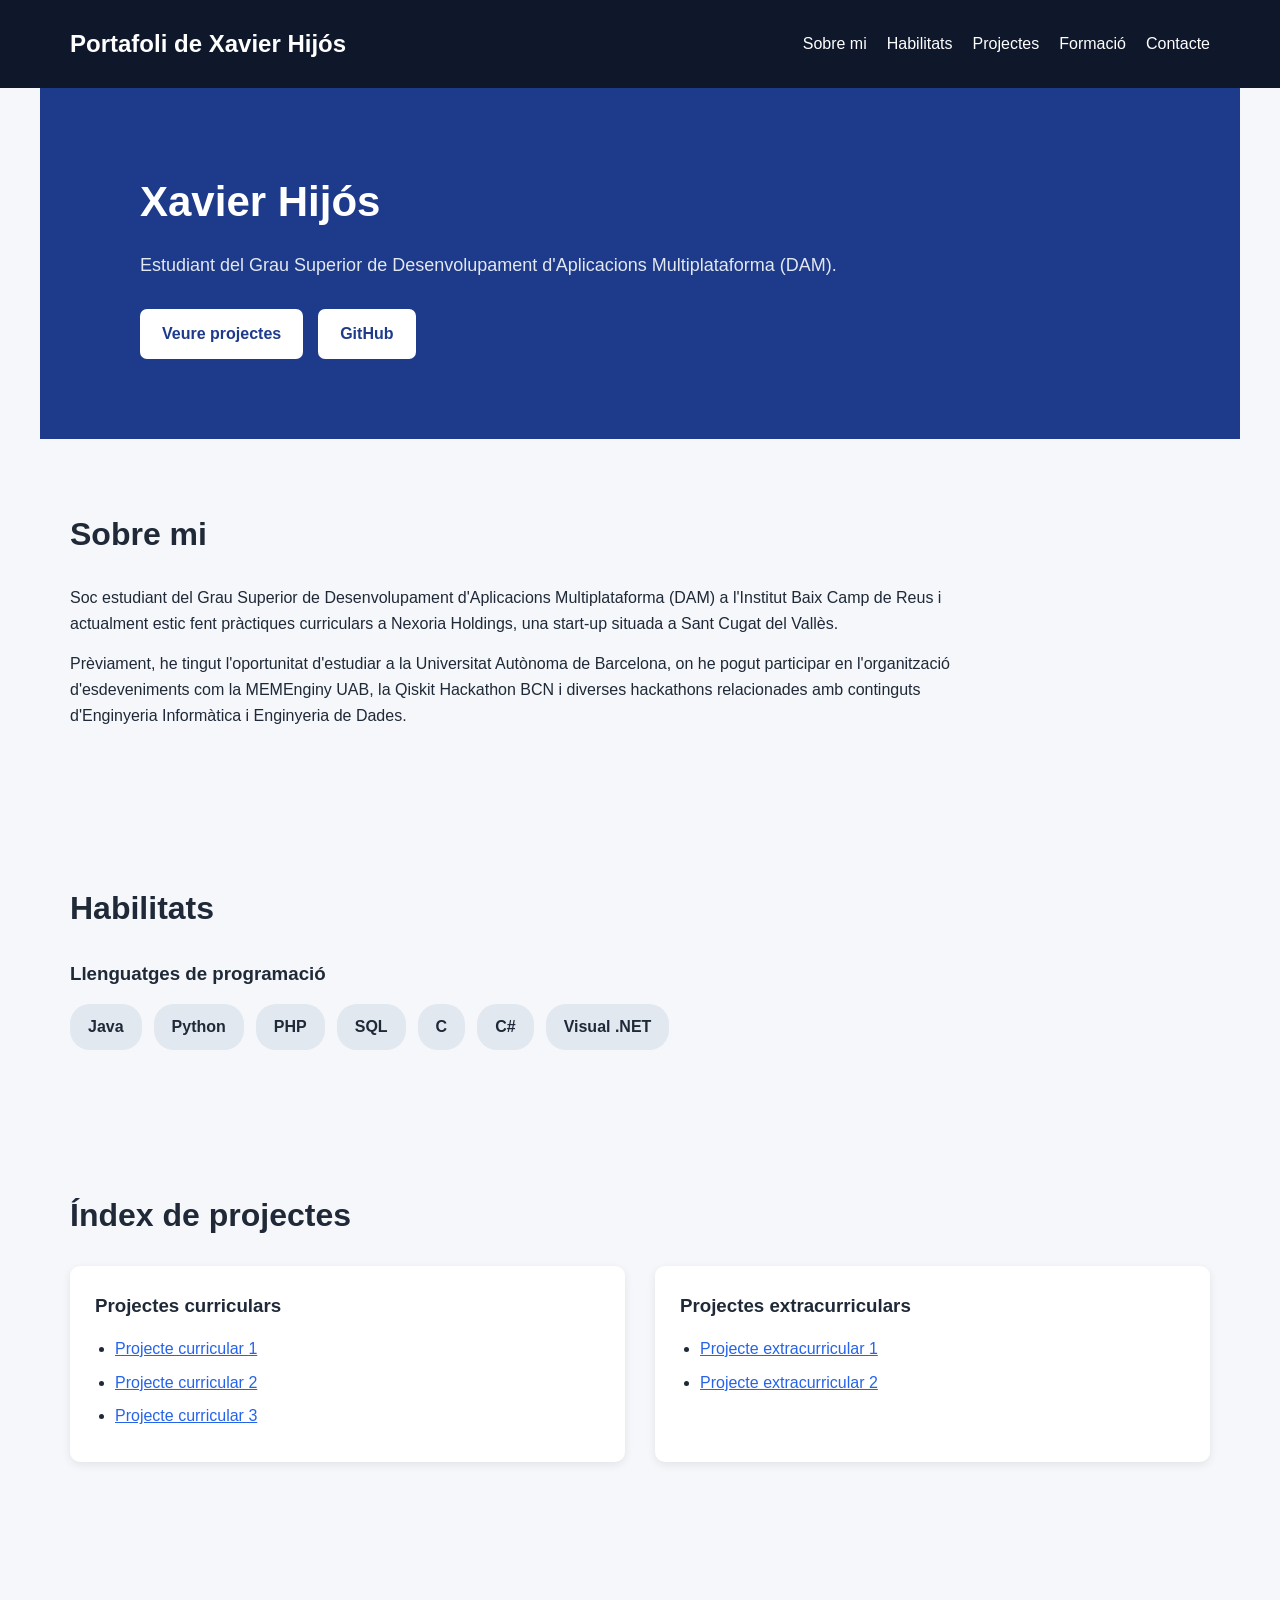
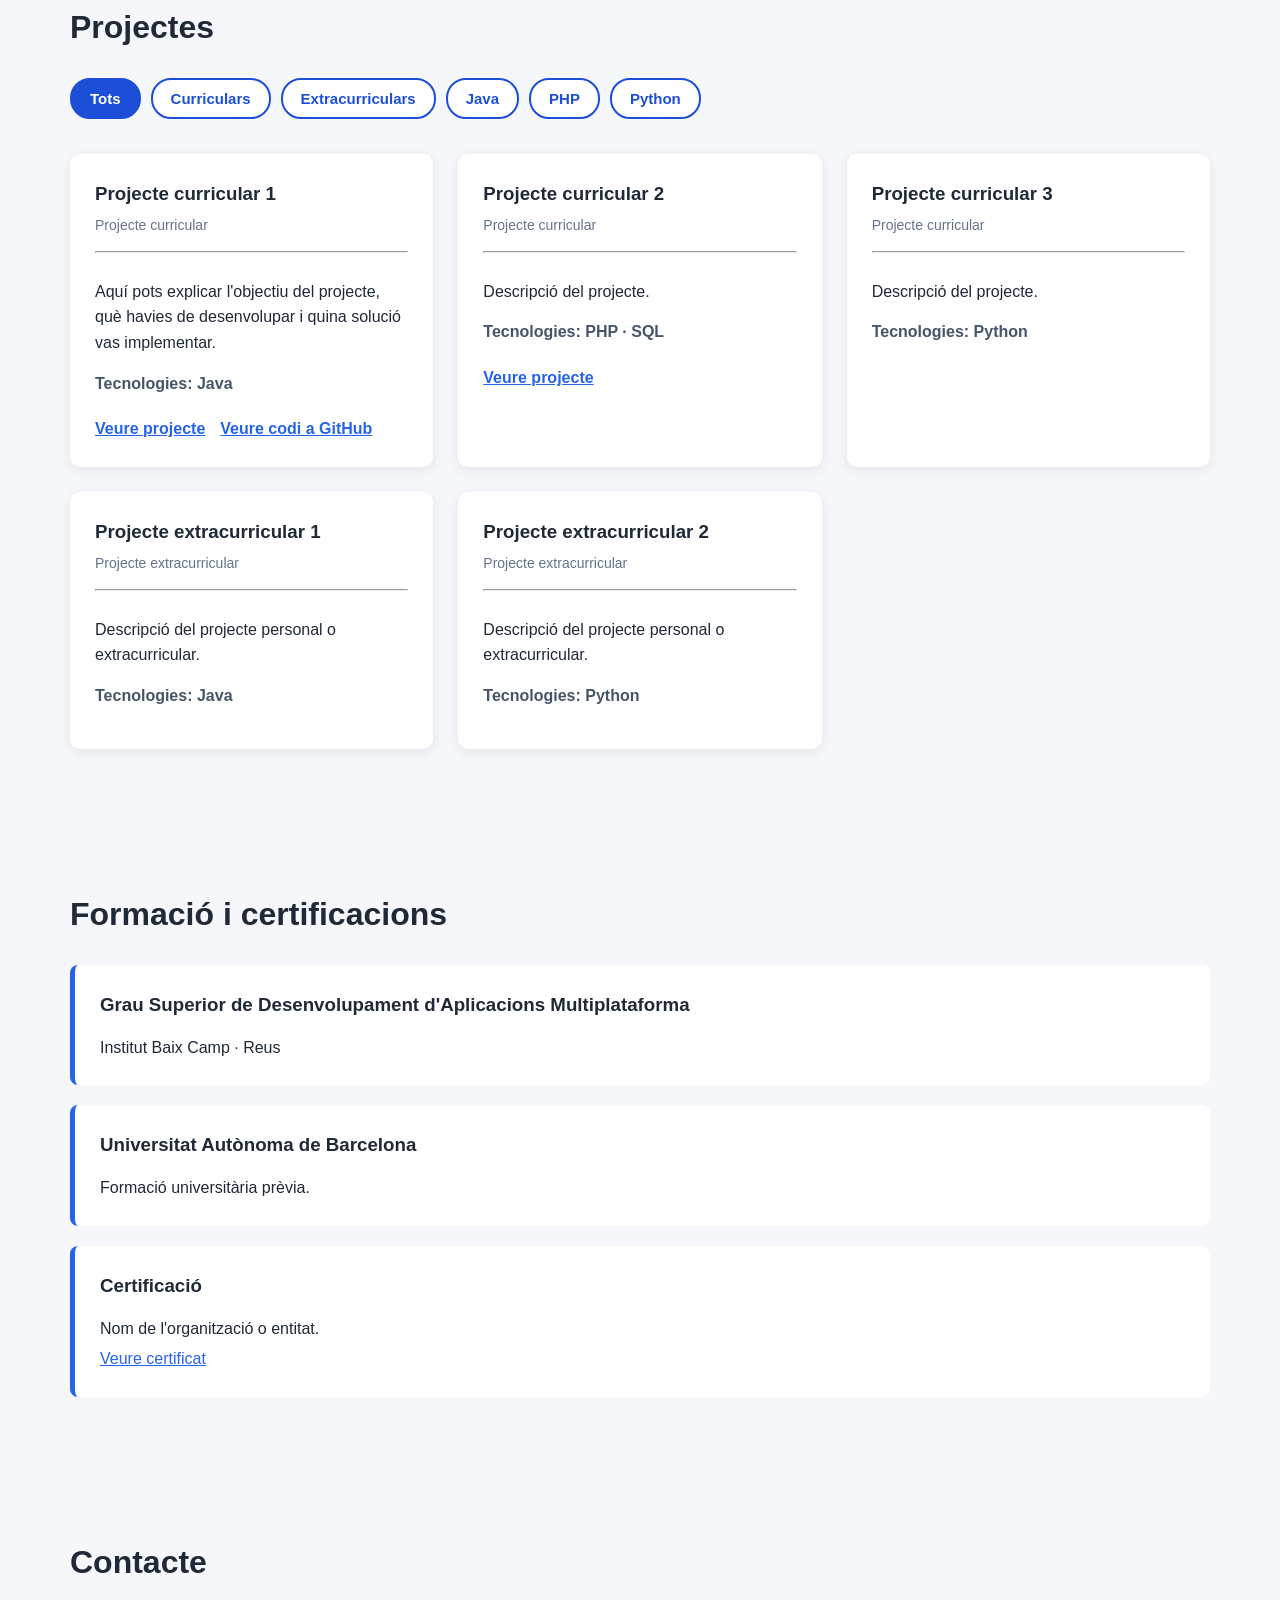
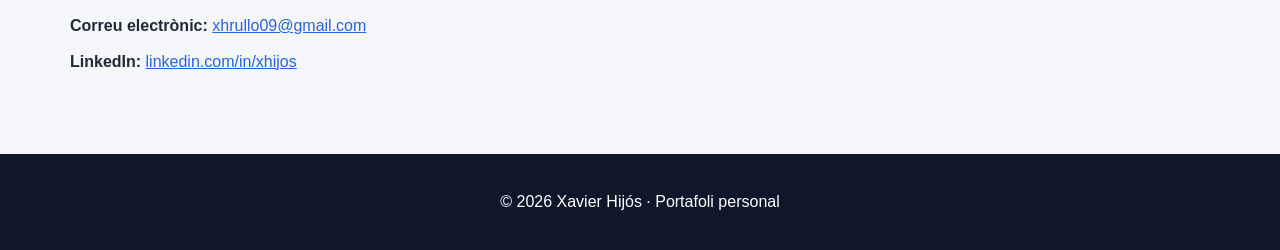
==== index.html @ 384dab75 "Add initial HTML structure for personal portfolio" ====
<!DOCTYPE html>
<html lang="ca">

<head>
    <meta charset="UTF-8">

    <meta
        name="viewport"
        content="width=device-width, initial-scale=1.0"
    >

    <meta
        name="description"
        content="Portafoli personal de Xavier Hijós, estudiant de Desenvolupament d'Aplicacions Multiplataforma."
    >

    <title>Portafoli de Xavier Hijós</title>

    <style>

        /* =========================
           CONFIGURACIÓ GENERAL
        ========================== */

        * {
            box-sizing: border-box;
            margin: 0;
            padding: 0;
        }

        html {
            scroll-behavior: smooth;
        }

        body {
            font-family: Arial, Helvetica, sans-serif;
            background-color: #f5f7fa;
            color: #1f2937;
            line-height: 1.6;
        }

        a {
            color: #2563eb;
        }

        a:focus,
        button:focus {
            outline: 3px solid #f59e0b;
            outline-offset: 3px;
        }


        /* =========================
           ACCESSIBILITAT
        ========================== */

        .skip-link {
            position: absolute;
            top: -100px;
            left: 20px;

            background-color: white;
            color: black;

            padding: 10px 15px;

            z-index: 1000;
        }

        .skip-link:focus {
            top: 20px;
        }


        /* =========================
           CAPÇALERA
        ========================== */

        header {
            background-color: #0f172a;
            color: white;
        }

        .capcalera {
            max-width: 1200px;

            margin: auto;

            padding: 25px 30px;

            display: flex;
            justify-content: space-between;
            align-items: center;

            gap: 30px;

            flex-wrap: wrap;
        }

        .capcalera h1 {
            font-size: 24px;
        }

        .menu ul {
            display: flex;
            gap: 20px;

            list-style: none;

            flex-wrap: wrap;
        }

        .menu a {
            color: white;
            text-decoration: none;
        }

        .menu a:hover {
            text-decoration: underline;
        }


        /* =========================
           PRESENTACIÓ
        ========================== */

        .presentacio {
            background-color: #1e3a8a;
            color: white;

            padding: 80px 30px;
        }

        .presentacio-contingut {
            max-width: 1000px;
            margin: auto;
        }

        .presentacio h2 {
            font-size: 42px;
            margin-bottom: 15px;
        }

        .presentacio p {
            max-width: 900px;

            font-size: 18px;

            margin-bottom: 15px;

            color: #e2e8f0;
        }

        .botons-presentacio {
            margin-top: 30px;

            display: flex;
            gap: 15px;

            flex-wrap: wrap;
        }

        .boto {
            display: inline-block;

            padding: 12px 22px;

            border-radius: 7px;

            text-decoration: none;
            font-weight: bold;

            background-color: white;
            color: #1e3a8a;
        }

        .boto:hover {
            background-color: #e2e8f0;
        }


        /* =========================
           SECCIONS
        ========================== */

        main section {
            max-width: 1200px;

            margin: auto;

            padding: 70px 30px;
        }

        section h2 {
            font-size: 32px;

            margin-bottom: 25px;
        }

        section h3 {
            margin-bottom: 15px;
        }


        /* =========================
           SOBRE MI
        ========================== */

        .sobre-mi p {
            max-width: 900px;
            margin-bottom: 15px;
        }


        /* =========================
           HABILITATS
        ========================== */

        .llista-habilitats {
            display: flex;
            flex-wrap: wrap;

            gap: 12px;

            list-style: none;
        }

        .llista-habilitats li {
            background-color: #e2e8f0;

            padding: 10px 18px;

            border-radius: 20px;

            font-weight: bold;
        }


        /* =========================
           CONTACTE
        ========================== */

        .contacte ul {
            list-style: none;
        }

        .contacte li {
            margin-bottom: 10px;
        }


        /* =========================
           ÍNDEX DE PROJECTES
        ========================== */

        .index-projectes {
            display: grid;

            grid-template-columns:
                repeat(auto-fit, minmax(280px, 1fr));

            gap: 30px;
        }

        .index-projectes article {
            background-color: white;

            padding: 25px;

            border-radius: 10px;

            box-shadow:
                0 3px 10px rgba(0, 0, 0, 0.08);
        }

        .index-projectes ul {
            margin-left: 20px;
        }

        .index-projectes li {
            margin-bottom: 8px;
        }


        /* =========================
           FILTRES
        ========================== */

        .filtres {
            display: flex;

            gap: 10px;

            flex-wrap: wrap;

            margin-bottom: 35px;
        }

        .filtre {
            border: 2px solid #1d4ed8;

            background-color: white;
            color: #1d4ed8;

            padding: 10px 18px;

            border-radius: 20px;

            cursor: pointer;

            font-size: 15px;
            font-weight: bold;
        }

        .filtre:hover,
        .filtre.actiu {
            background-color: #1d4ed8;
            color: white;
        }


        /* =========================
           PROJECTES
        ========================== */

        .llista-projectes {
            display: grid;

            grid-template-columns:
                repeat(auto-fit, minmax(300px, 1fr));

            gap: 25px;
        }

        .projecte {
            background-color: white;

            padding: 25px;

            border-radius: 10px;

            box-shadow:
                0 3px 12px rgba(0, 0, 0, 0.08);
        }

        .projecte h3 {
            margin-bottom: 5px;
        }

        .tipus-projecte {
            color: #64748b;

            font-size: 14px;

            margin-bottom: 15px;
        }

        .projecte p {
            margin-bottom: 15px;
        }

        .tecnologies {
            font-weight: bold;
            color: #475569;
        }

        .enllacos-projecte {
            margin-top: 20px;

            display: flex;

            gap: 15px;

            flex-wrap: wrap;
        }

        .enllacos-projecte a {
            font-weight: bold;
        }


        /* =========================
           FORMACIÓ
        ========================== */

        .llista-formacio {
            display: grid;
            gap: 20px;
        }

        .formacio {
            background-color: white;

            padding: 25px;

            border-left: 5px solid #2563eb;

            border-radius: 8px;
        }

        .formacio p {
            margin-top: 5px;
        }


        /* =========================
           FOOTER
        ========================== */

        footer {
            background-color: #0f172a;
            color: white;

            text-align: center;

            padding: 35px 20px;
        }


        /* =========================
           RESPONSIVE
        ========================== */

        @media (max-width: 650px) {

            .capcalera {
                flex-direction: column;
                align-items: flex-start;
            }

            .menu ul {
                flex-direction: column;
                gap: 8px;
            }

            .presentacio h2 {
                font-size: 32px;
            }

        }

    </style>
</head>


<body>


    <!-- Enllaç d'accessibilitat -->

    <a href="#contingut" class="skip-link">
        Anar al contingut principal
    </a>



    <!-- =========================
         CAPÇALERA
    ========================== -->

    <header>

        <div class="capcalera">

            <h1>Portafoli de Xavier Hijós</h1>

            <nav
                class="menu"
                aria-label="Navegació principal"
            >

                <ul>

                    <li>
                        <a href="#sobre-mi">
                            Sobre mi
                        </a>
                    </li>

                    <li>
                        <a href="#habilitats">
                            Habilitats
                        </a>
                    </li>

                    <li>
                        <a href="#projectes">
                            Projectes
                        </a>
                    </li>

                    <li>
                        <a href="#formacio">
                            Formació
                        </a>
                    </li>

                    <li>
                        <a href="#contacte">
                            Contacte
                        </a>
                    </li>

                </ul>

            </nav>

        </div>

    </header>



    <main id="contingut">


        <!-- =========================
             PRESENTACIÓ
        ========================== -->

        <section class="presentacio">

            <div class="presentacio-contingut">

                <h2>
                    Xavier Hijós
                </h2>

                <p>
                    Estudiant del Grau Superior de
                    Desenvolupament d'Aplicacions
                    Multiplataforma (DAM).
                </p>

                <div class="botons-presentacio">

                    <a
                        href="#projectes"
                        class="boto"
                    >
                        Veure projectes
                    </a>

                    <a
                        href="https://github.com/"
                        target="_blank"
                        rel="noopener noreferrer"
                        class="boto"
                    >
                        GitHub
                    </a>

                </div>

            </div>

        </section>



        <!-- =========================
             SOBRE MI
        ========================== -->

        <section
            id="sobre-mi"
            class="sobre-mi"
        >

            <h2>Sobre mi</h2>

            <p>
                Soc estudiant del Grau Superior de
                Desenvolupament d'Aplicacions Multiplataforma
                (DAM) a l'Institut Baix Camp de Reus i
                actualment estic fent pràctiques curriculars
                a Nexoria Holdings, una start-up situada a
                Sant Cugat del Vallès.
            </p>

            <p>
                Prèviament, he tingut l'oportunitat d'estudiar
                a la Universitat Autònoma de Barcelona, on
                he pogut participar en l'organització
                d'esdeveniments com la MEMEnginy UAB,
                la Qiskit Hackathon BCN i diverses hackathons
                relacionades amb continguts d'Enginyeria
                Informàtica i Enginyeria de Dades.
            </p>

        </section>



        <!-- =========================
             HABILITATS
        ========================== -->

        <section id="habilitats">

            <h2>Habilitats</h2>

            <h3>Llenguatges de programació</h3>

            <ul class="llista-habilitats">

                <li>Java</li>

                <li>Python</li>

                <li>PHP</li>

                <li>SQL</li>

                <li>C</li>

                <li>C#</li>

                <li>Visual .NET</li>

            </ul>

        </section>



        <!-- =========================
             ÍNDEX DE PROJECTES
        ========================== -->

        <section id="index">

            <h2>Índex de projectes</h2>

            <div class="index-projectes">


                <!-- PROJECTES CURRICULARS -->

                <article>

                    <h3>
                        Projectes curriculars
                    </h3>

                    <ul>

                        <li>
                            <a href="#projecte-curricular-1">
                                Projecte curricular 1
                            </a>
                        </li>

                        <li>
                            <a href="#projecte-curricular-2">
                                Projecte curricular 2
                            </a>
                        </li>

                        <li>
                            <a href="#projecte-curricular-3">
                                Projecte curricular 3
                            </a>
                        </li>

                    </ul>

                </article>


                <!-- PROJECTES EXTRACURRICULARS -->

                <article>

                    <h3>
                        Projectes extracurriculars
                    </h3>

                    <ul>

                        <li>
                            <a href="#projecte-extra-1">
                                Projecte extracurricular 1
                            </a>
                        </li>

                        <li>
                            <a href="#projecte-extra-2">
                                Projecte extracurricular 2
                            </a>
                        </li>

                    </ul>

                </article>

            </div>

        </section>



        <!-- =========================
             PROJECTES
        ========================== -->

        <section id="projectes">

            <h2>Projectes</h2>


            <!-- FILTRES -->

            <div
                class="filtres"
                aria-label="Filtres de projectes"
            >

                <button
                    class="filtre actiu"
                    data-filtre="tots"
                    aria-pressed="true"
                >
                    Tots
                </button>

                <button
                    class="filtre"
                    data-filtre="curricular"
                    aria-pressed="false"
                >
                    Curriculars
                </button>

                <button
                    class="filtre"
                    data-filtre="extracurricular"
                    aria-pressed="false"
                >
                    Extracurriculars
                </button>

                <button
                    class="filtre"
                    data-filtre="java"
                    aria-pressed="false"
                >
                    Java
                </button>

                <button
                    class="filtre"
                    data-filtre="php"
                    aria-pressed="false"
                >
                    PHP
                </button>

                <button
                    class="filtre"
                    data-filtre="python"
                    aria-pressed="false"
                >
                    Python
                </button>

            </div>


            <div class="llista-projectes">


                <!-- PROJECTE CURRICULAR 1 -->

                <article
                    id="projecte-curricular-1"
                    class="projecte"
                    data-categories="curricular java"
                >

                    <h3>
                        Projecte curricular 1
                    </h3>

                    <p class="tipus-projecte">
                        Projecte curricular
                    </p>

                    <hr>

                    <br>

                    <p>
                        Aquí pots explicar l'objectiu del
                        projecte, què havies de desenvolupar
                        i quina solució vas implementar.
                    </p>

                    <p class="tecnologies">
                        Tecnologies: Java
                    </p>

                    <div class="enllacos-projecte">

                        <a
                            href="#"
                            target="_blank"
                        >
                            Veure projecte
                        </a>

                        <a
                            href="#"
                            target="_blank"
                        >
                            Veure codi a GitHub
                        </a>

                    </div>

                </article>



                <!-- PROJECTE CURRICULAR 2 -->

                <article
                    id="projecte-curricular-2"
                    class="projecte"
                    data-categories="curricular php"
                >

                    <h3>
                        Projecte curricular 2
                    </h3>

                    <p class="tipus-projecte">
                        Projecte curricular
                    </p>

                    <hr>

                    <br>

                    <p>
                        Descripció del projecte.
                    </p>

                    <p class="tecnologies">
                        Tecnologies: PHP · SQL
                    </p>

                    <div class="enllacos-projecte">

                        <a href="#">
                            Veure projecte
                        </a>

                    </div>

                </article>



                <!-- PROJECTE CURRICULAR 3 -->

                <article
                    id="projecte-curricular-3"
                    class="projecte"
                    data-categories="curricular python"
                >

                    <h3>
                        Projecte curricular 3
                    </h3>

                    <p class="tipus-projecte">
                        Projecte curricular
                    </p>

                    <hr>

                    <br>

                    <p>
                        Descripció del projecte.
                    </p>

                    <p class="tecnologies">
                        Tecnologies: Python
                    </p>

                </article>



                <!-- PROJECTE EXTRACURRICULAR 1 -->

                <article
                    id="projecte-extra-1"
                    class="projecte"
                    data-categories="extracurricular java"
                >

                    <h3>
                        Projecte extracurricular 1
                    </h3>

                    <p class="tipus-projecte">
                        Projecte extracurricular
                    </p>

                    <hr>

                    <br>

                    <p>
                        Descripció del projecte personal
                        o extracurricular.
                    </p>

                    <p class="tecnologies">
                        Tecnologies: Java
                    </p>

                </article>



                <!-- PROJECTE EXTRACURRICULAR 2 -->

                <article
                    id="projecte-extra-2"
                    class="projecte"
                    data-categories="extracurricular python"
                >

                    <h3>
                        Projecte extracurricular 2
                    </h3>

                    <p class="tipus-projecte">
                        Projecte extracurricular
                    </p>

                    <hr>

                    <br>

                    <p>
                        Descripció del projecte personal
                        o extracurricular.
                    </p>

                    <p class="tecnologies">
                        Tecnologies: Python
                    </p>

                </article>

            </div>

        </section>



        <!-- =========================
             FORMACIÓ I CERTIFICATS
        ========================== -->

        <section id="formacio">

            <h2>
                Formació i certificacions
            </h2>

            <div class="llista-formacio">


                <article class="formacio">

                    <h3>
                        Grau Superior de Desenvolupament
                        d'Aplicacions Multiplataforma
                    </h3>

                    <p>
                        Institut Baix Camp · Reus
                    </p>

                </article>


                <article class="formacio">

                    <h3>
                        Universitat Autònoma de Barcelona
                    </h3>

                    <p>
                        Formació universitària prèvia.
                    </p>

                </article>


                <!-- Exemple de certificat -->

                <article class="formacio">

                    <h3>
                        Certificació
                    </h3>

                    <p>
                        Nom de l'organització o entitat.
                    </p>

                    <p>
                        <a
                            href="certificats/certificat.pdf"
                            target="_blank"
                        >
                            Veure certificat
                        </a>
                    </p>

                </article>


            </div>

        </section>



        <!-- =========================
             CONTACTE
        ========================== -->

        <section
            id="contacte"
            class="contacte"
        >

            <h2>Contacte</h2>

            <ul>

                <li>
                    <strong>
                        Correu electrònic:
                    </strong>

                    <a href="mailto:xhrullo09@gmail.com">
                        xhrullo09@gmail.com
                    </a>
                </li>

                <li>

                    <strong>
                        LinkedIn:
                    </strong>

                    <a
                        href="https://www.linkedin.com/in/xhijos/"
                        target="_blank"
                        rel="noopener noreferrer"
                    >
                        linkedin.com/in/xhijos
                    </a>

                </li>

            </ul>

        </section>


    </main>



    <!-- =========================
         PEU DE PÀGINA
    ========================== -->

    <footer>

        <p>
            © 2026 Xavier Hijós · Portafoli personal
        </p>

    </footer>



    <!-- =========================
         JAVASCRIPT DELS FILTRES
    ========================== -->

    <script>

        // Seleccionem tots els botons dels filtres.

        const botons =
            document.querySelectorAll(".filtre");


        // Seleccionem tots els projectes.

        const projectes =
            document.querySelectorAll(".projecte");


        botons.forEach(function(boto) {

            boto.addEventListener(
                "click",
                function() {

                    // Obtenim el filtre seleccionat.

                    const filtre =
                        boto.dataset.filtre;


                    // Eliminem l'estat actiu
                    // de tots els botons.

                    botons.forEach(
                        function(element) {

                            element.classList.remove(
                                "actiu"
                            );

                            element.setAttribute(
                                "aria-pressed",
                                "false"
                            );

                        }
                    );


                    // Activem el botó seleccionat.

                    boto.classList.add("actiu");

                    boto.setAttribute(
                        "aria-pressed",
                        "true"
                    );


                    // Recorrem tots els projectes.

                    projectes.forEach(
                        function(projecte) {

                            const categories =
                                projecte.dataset.categories
                                    .split(" ");


                            // Mostrem tots els projectes
                            // si el filtre és "tots".

                            if (
                                filtre === "tots" ||
                                categories.includes(filtre)
                            ) {

                                projecte.hidden = false;

                            }

                            else {

                                projecte.hidden = true;

                            }

                        }
                    );

                }
            );

        });

    </script>


</body>

</html>
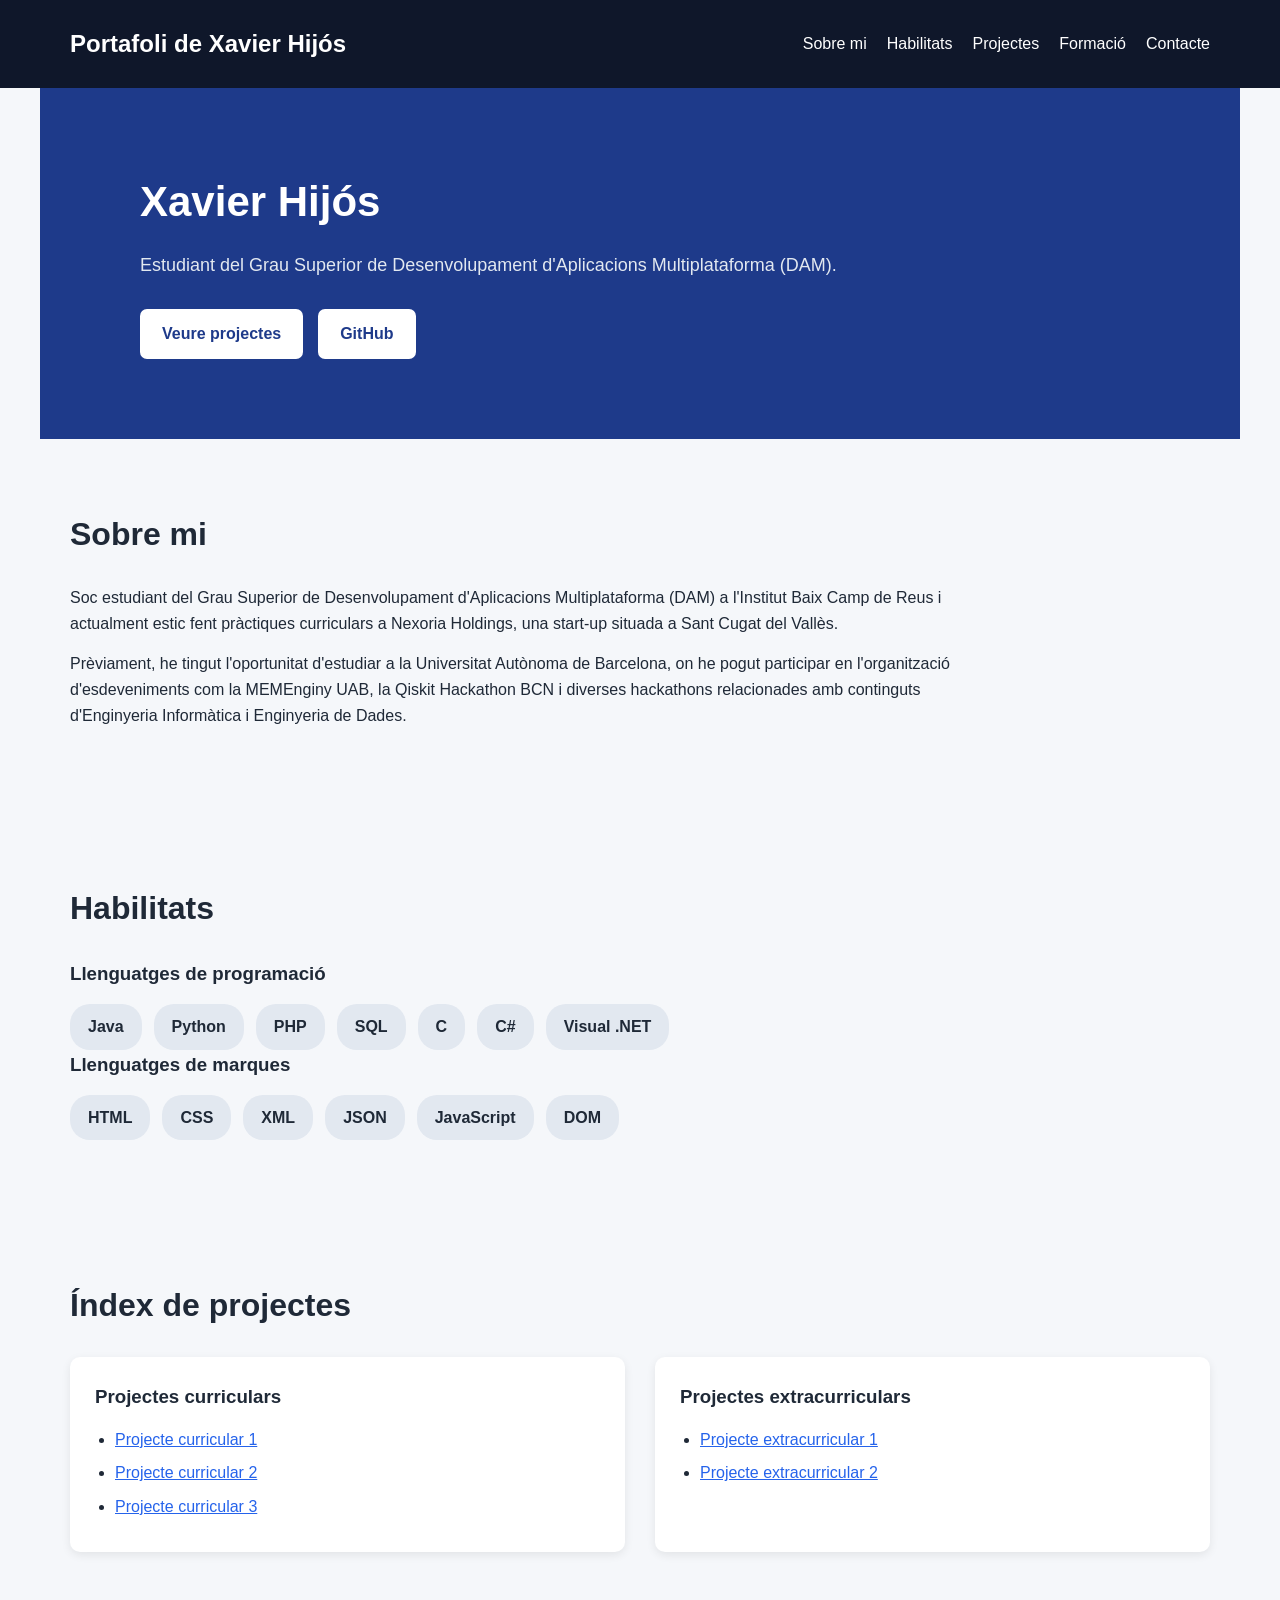
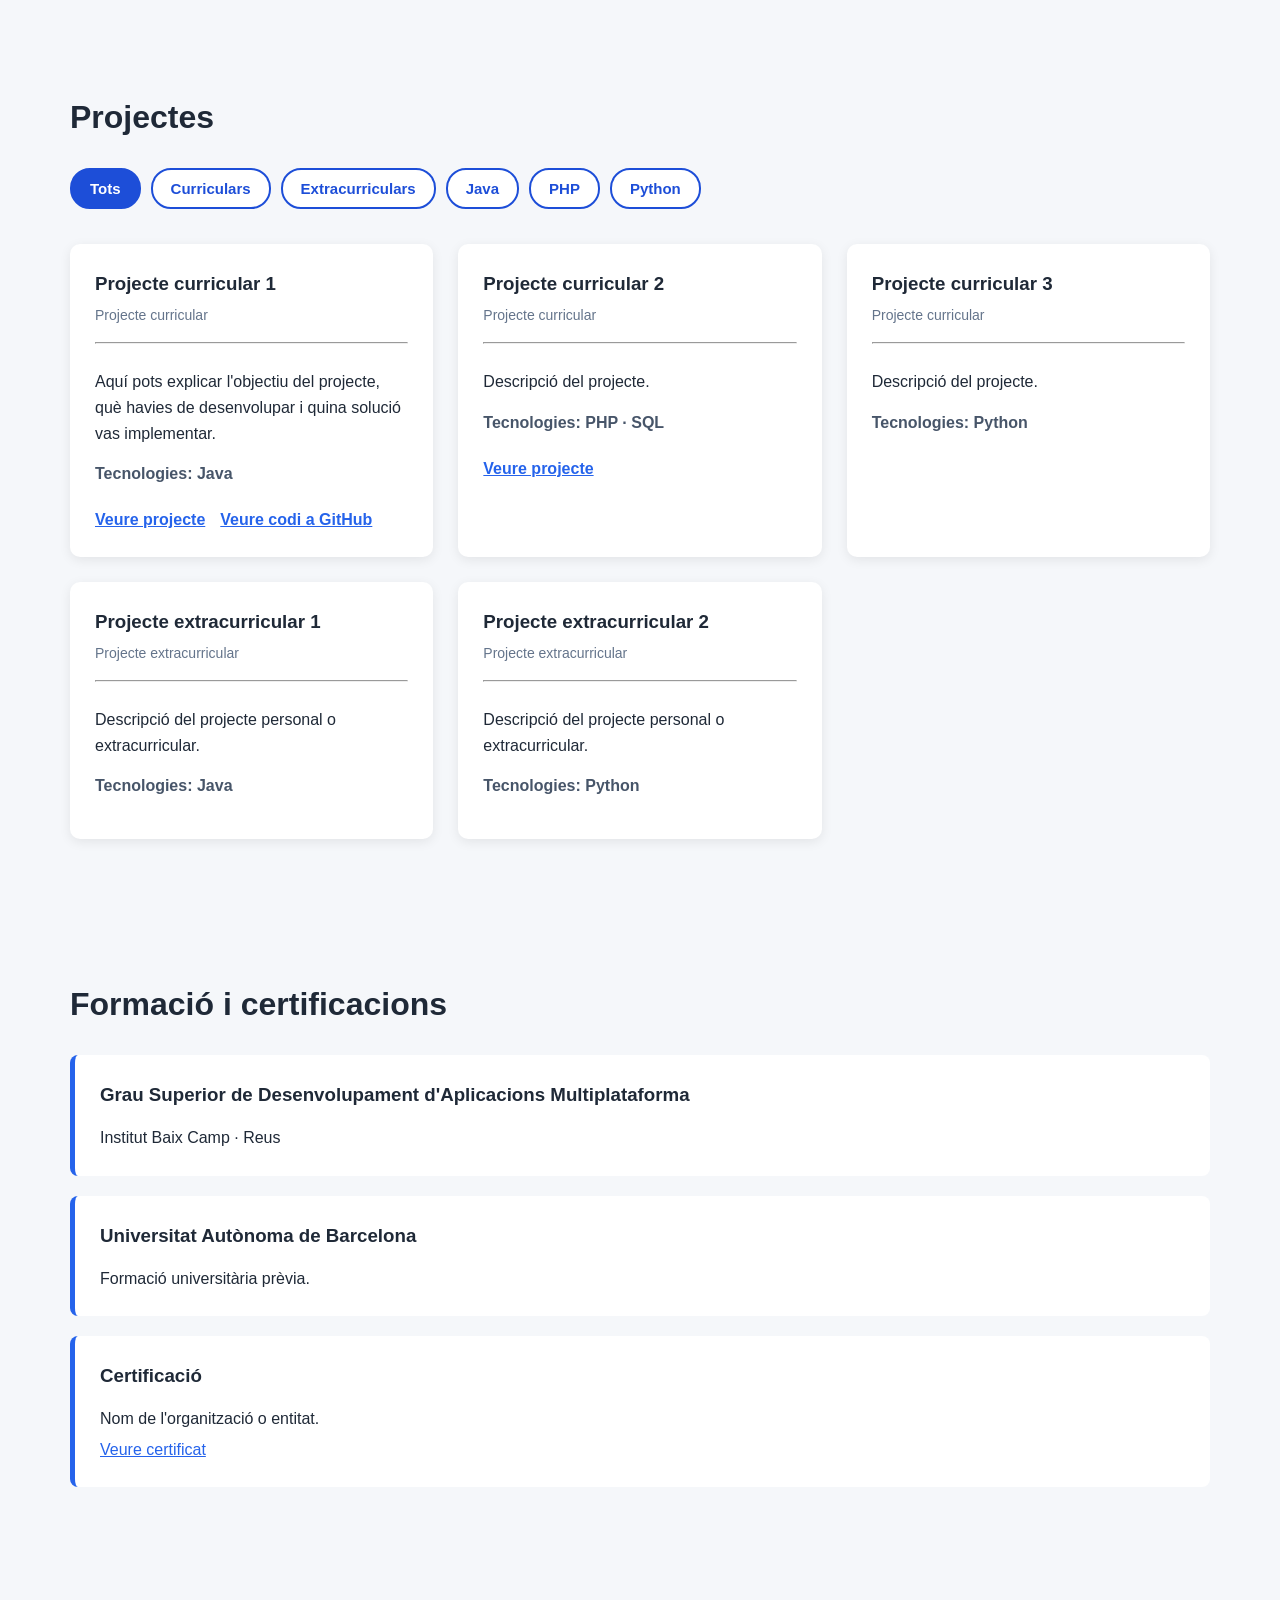
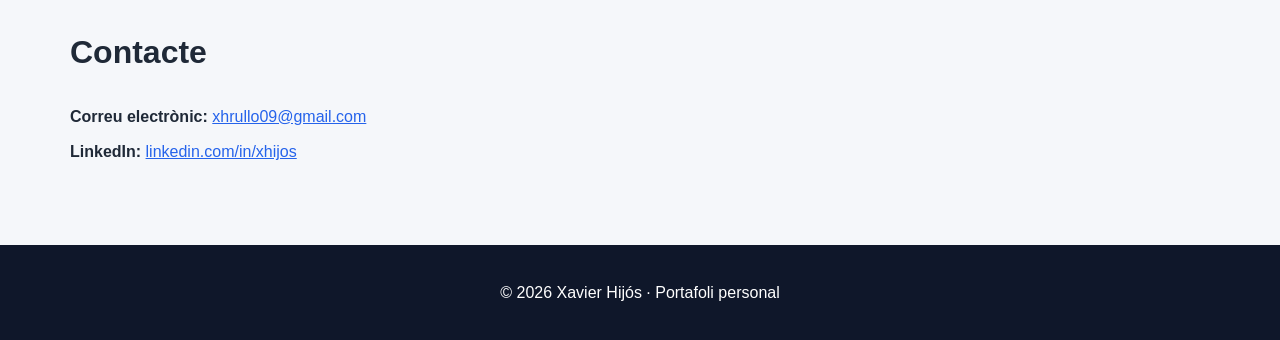
==== commit 02770097: "Actualiza portafolio personal" ====
--- a/index.html
+++ b/index.html
@@ -1,19 +1,9 @@
 <!DOCTYPE html>
 <html lang="ca">
-
 <head>
     <meta charset="UTF-8">
-
-    <meta
-        name="viewport"
-        content="width=device-width, initial-scale=1.0"
-    >
-
-    <meta
-        name="description"
-        content="Portafoli personal de Xavier Hijós, estudiant de Desenvolupament d'Aplicacions Multiplataforma."
-    >
-
+    <meta name="viewport" content="width=device-width, initial-scale=1.0">
+    <meta name="description" content="Portafoli personal de Xavier Hijós, estudiant de Desenvolupament d'Aplicacions Multiplataforma.">
     <title>Portafoli de Xavier Hijós</title>
 
     <style>
@@ -542,7 +532,7 @@
                     </a>
 
                     <a
-                        href="https://github.com/"
+                        href="https://github.com/XavierHR1/XavierHR1.github.io"
                         target="_blank"
                         rel="noopener noreferrer"
                         class="boto"
@@ -620,6 +610,23 @@
 
             </ul>
 
+            <h3>Llenguatges de marques</h3>
+            <ul class="llista-habilitats">
+
+                <li>HTML</li>
+
+                <li>CSS</li>
+
+                <li>XML</li>
+
+                <li>JSON</li>
+
+                <li>JavaScript</li>
+
+                <li>DOM</li>
+
+            </ul>
+
         </section>
 
 
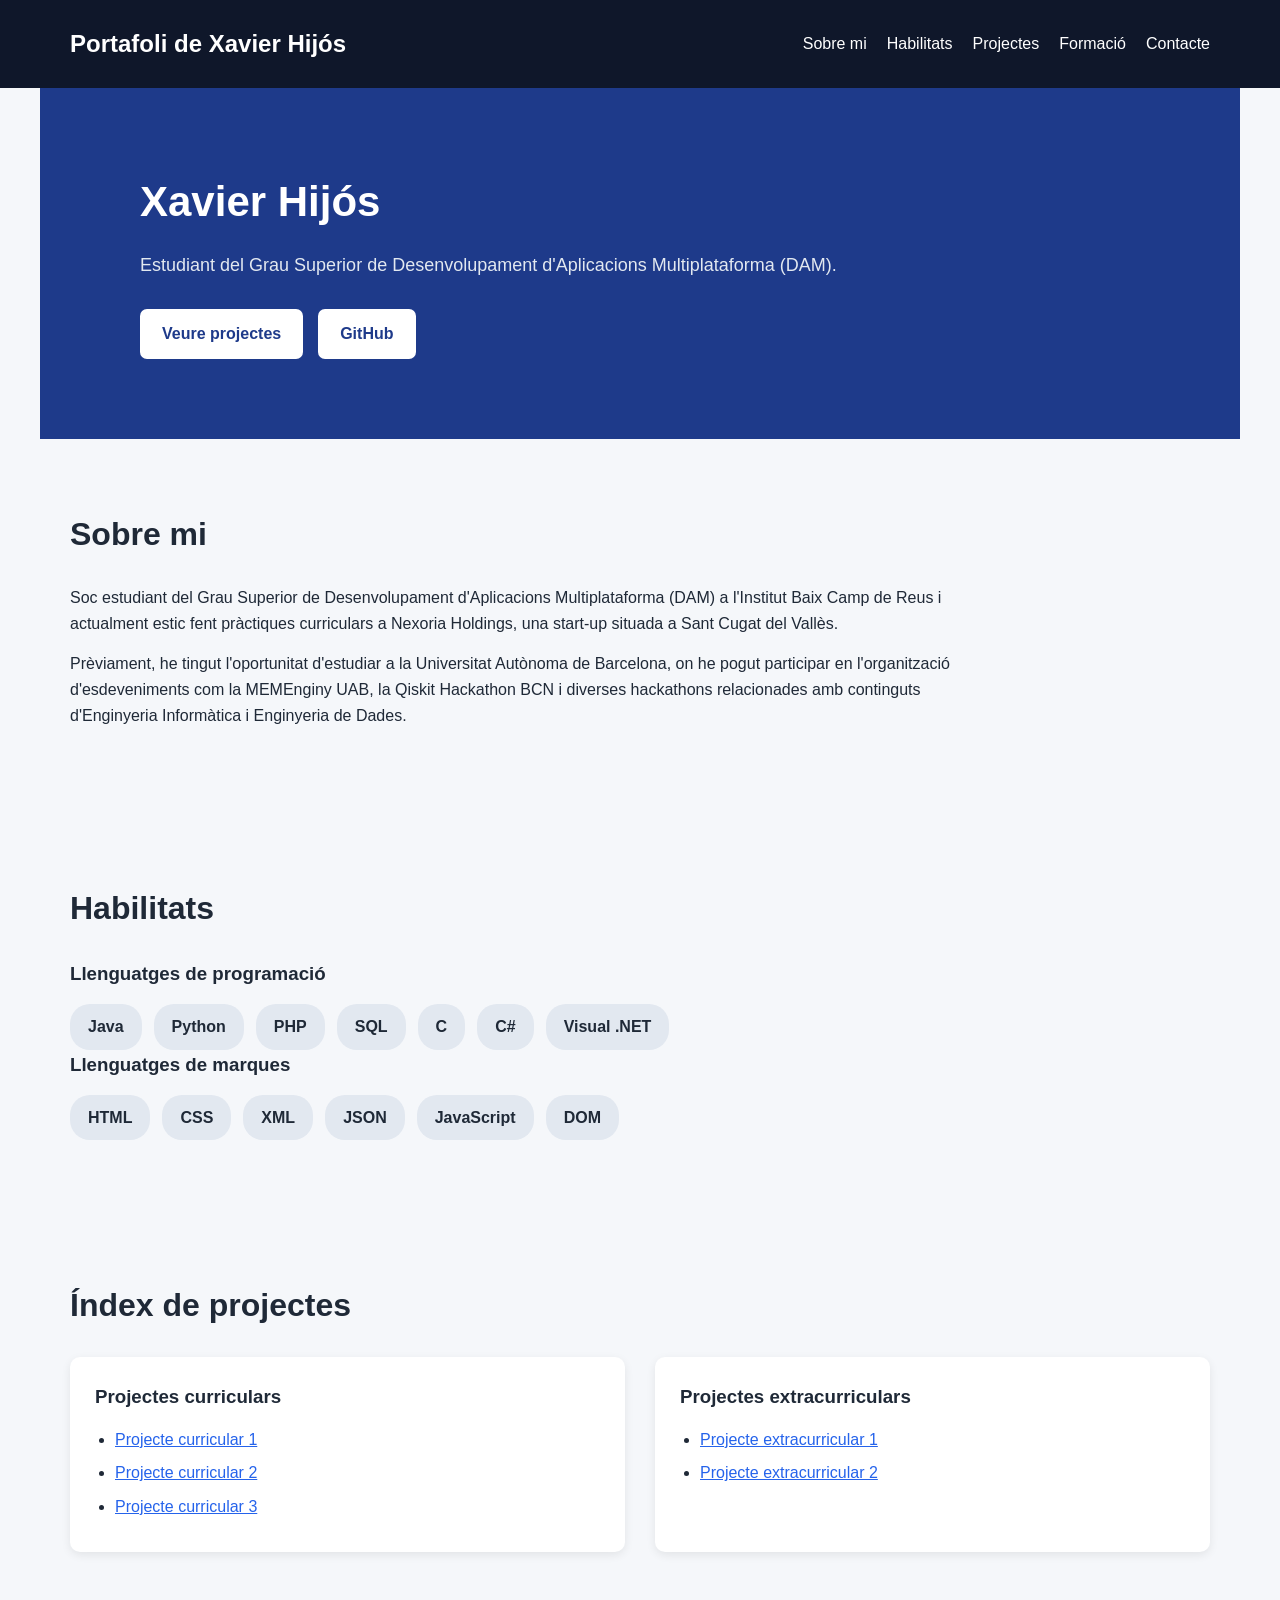
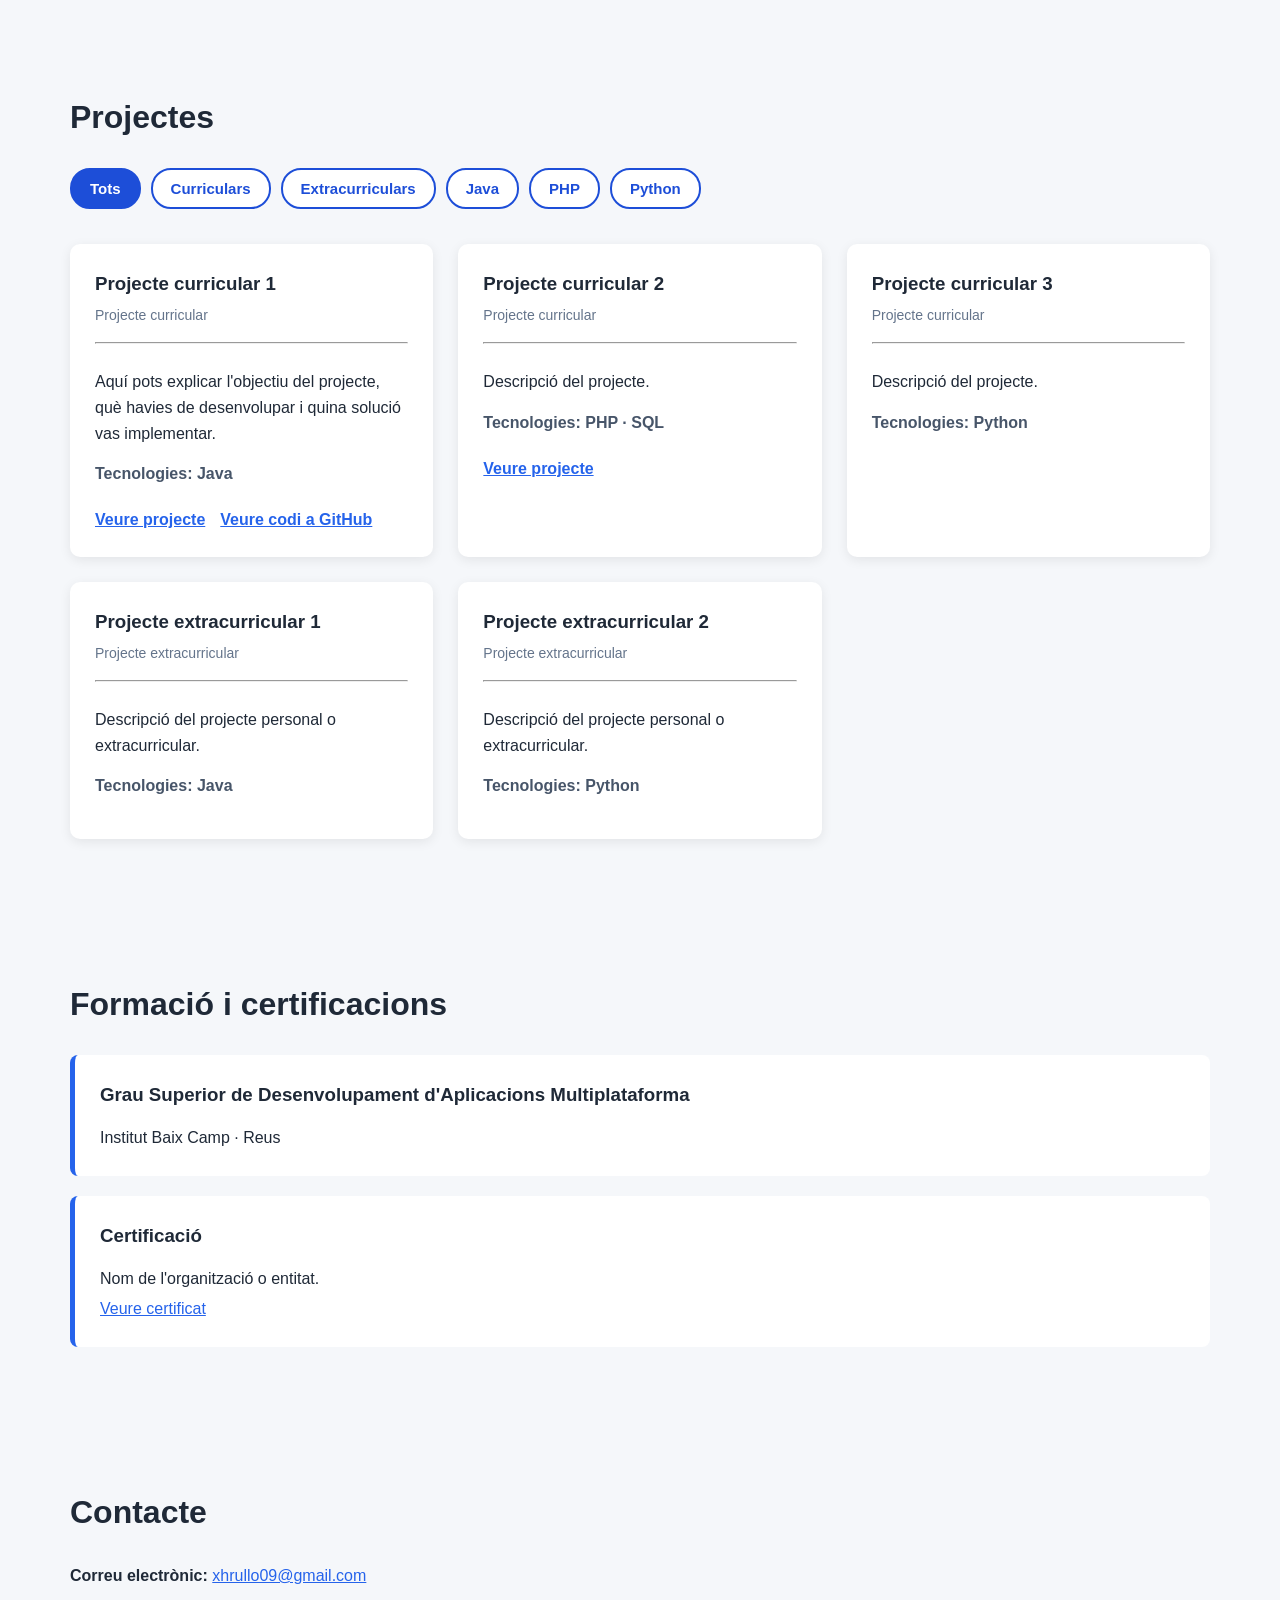
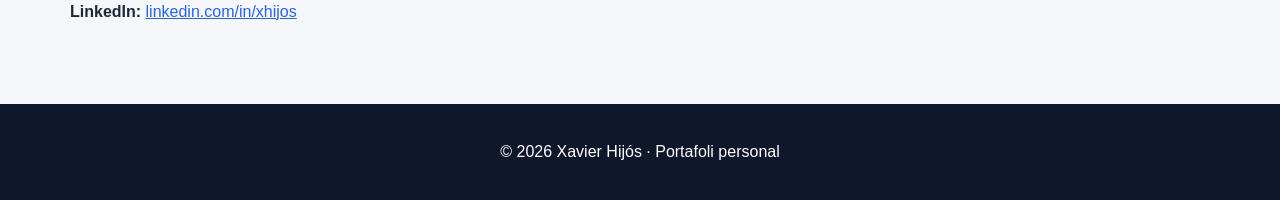
==== commit 9f15e723: "Actualiza sección de formación" ====
--- a/index.html
+++ b/index.html
@@ -998,19 +998,6 @@
                 </article>
 
 
-                <article class="formacio">
-
-                    <h3>
-                        Universitat Autònoma de Barcelona
-                    </h3>
-
-                    <p>
-                        Formació universitària prèvia.
-                    </p>
-
-                </article>
-
-
                 <!-- Exemple de certificat -->
 
                 <article class="formacio">
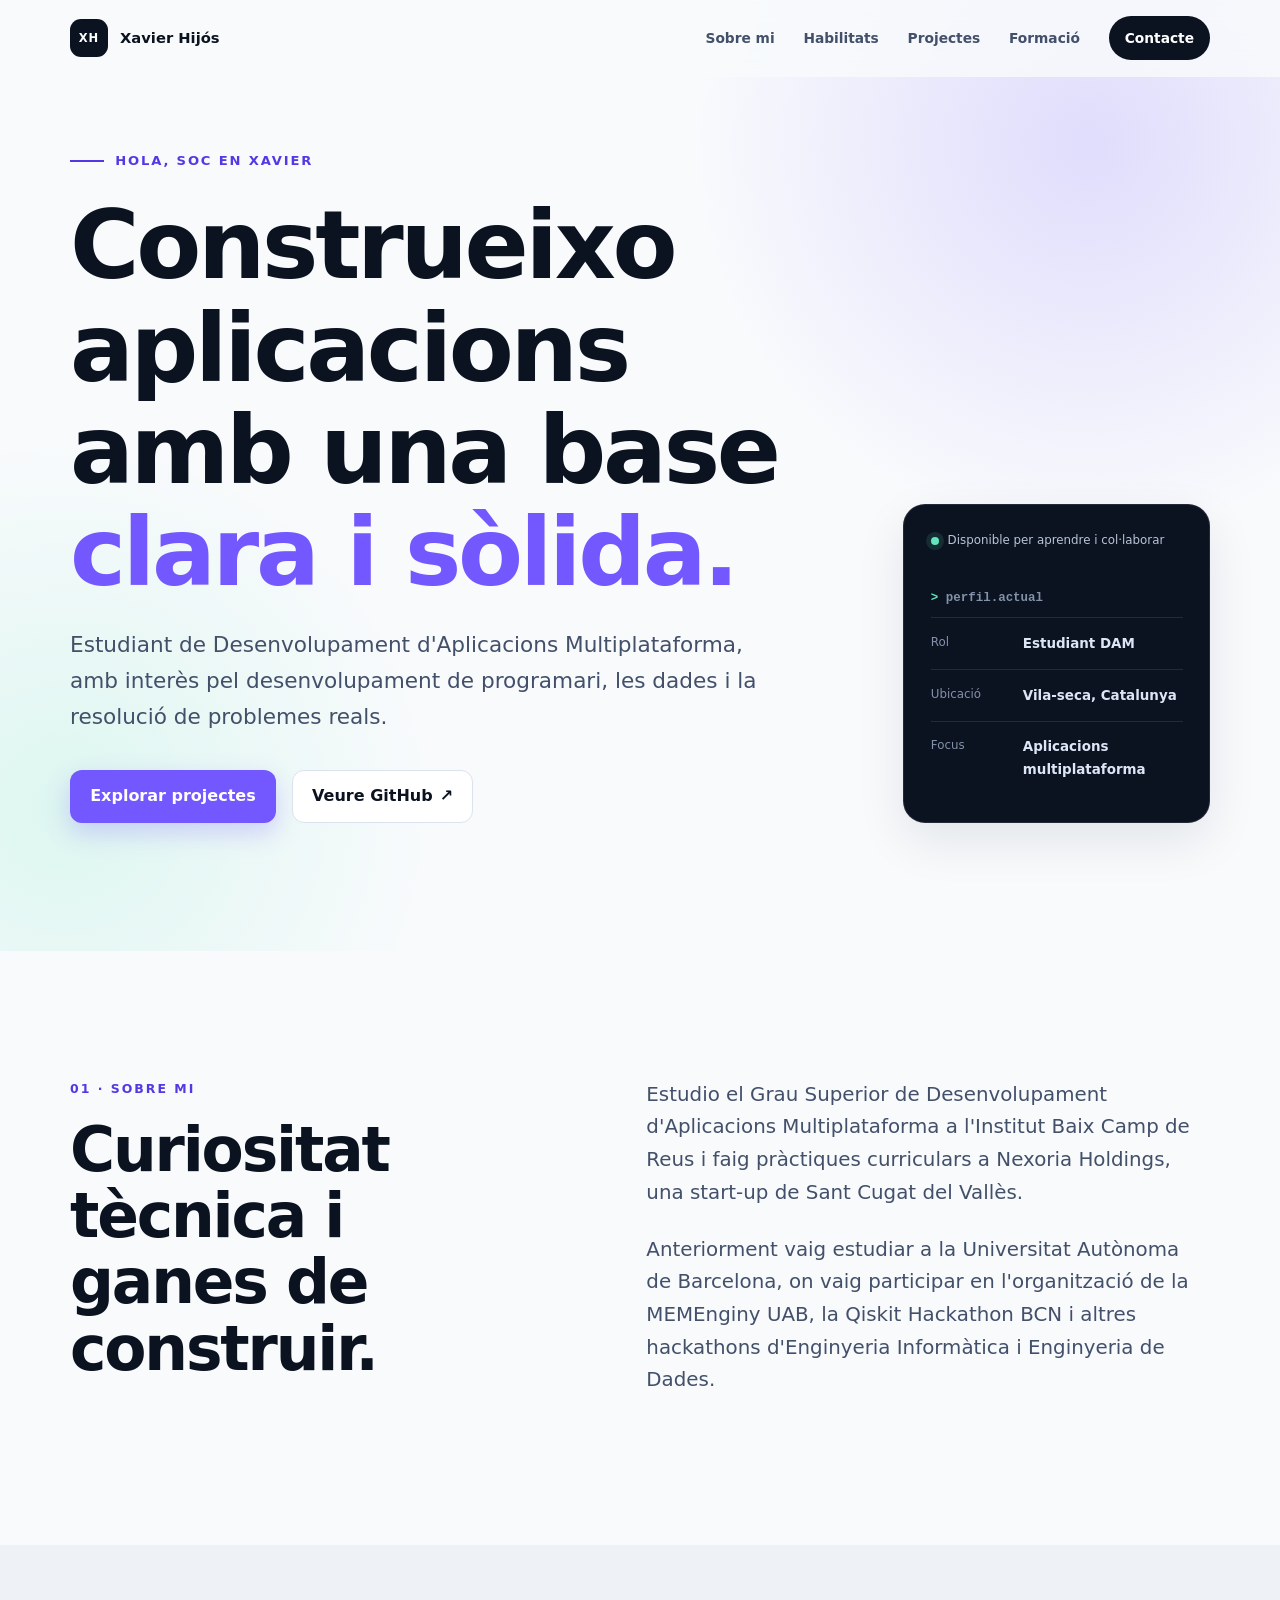
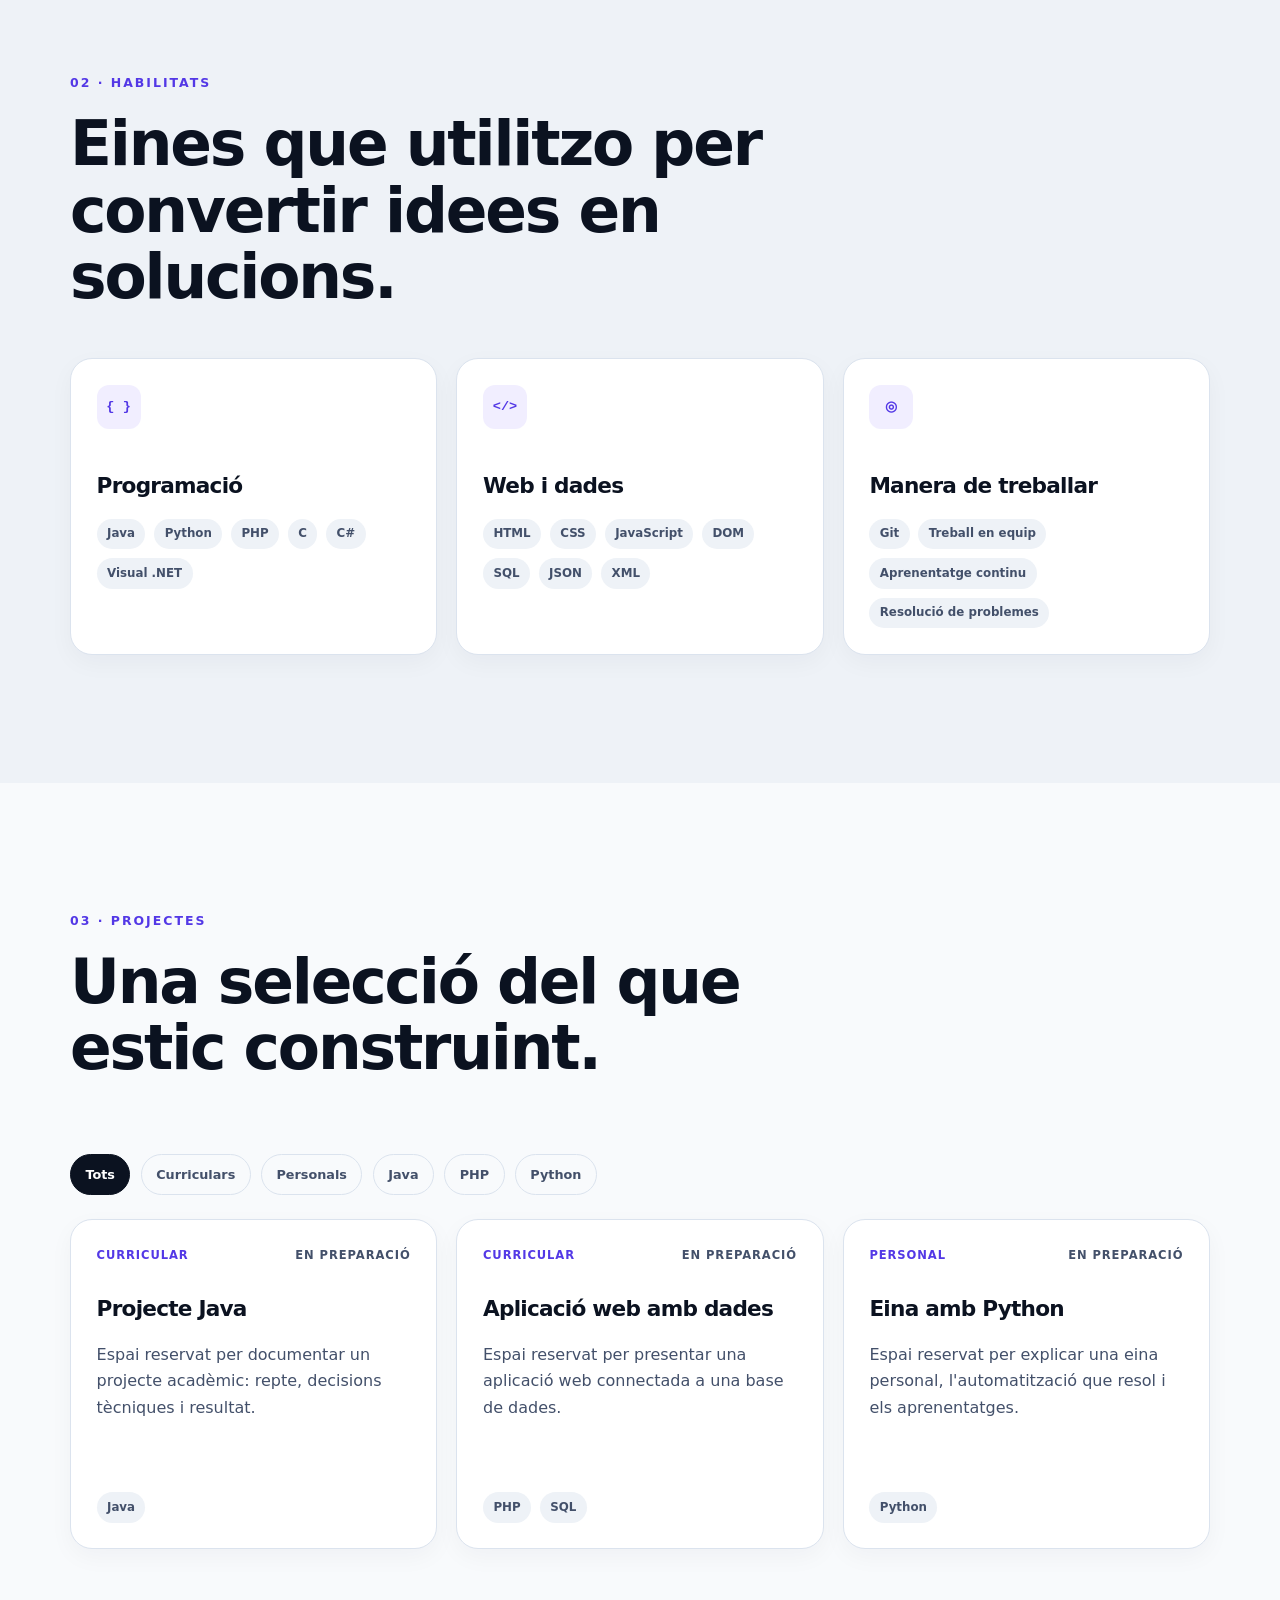
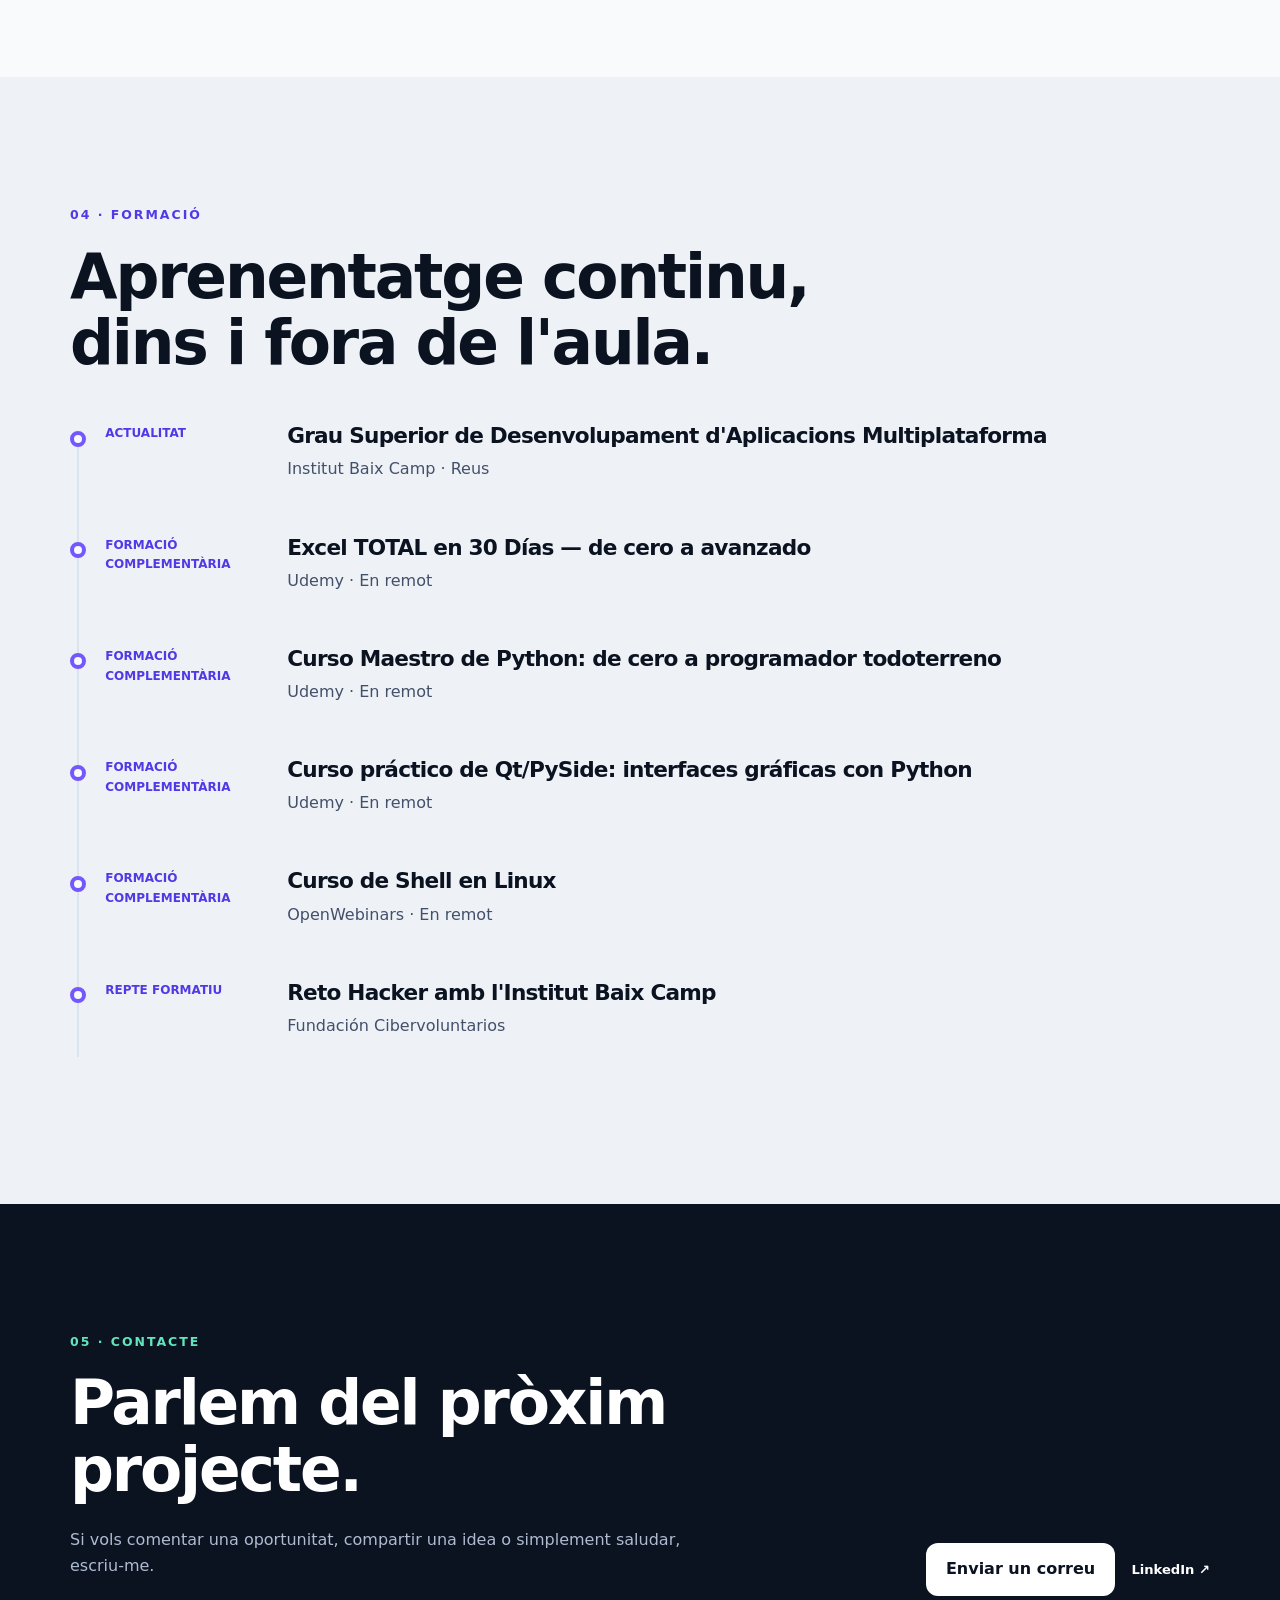
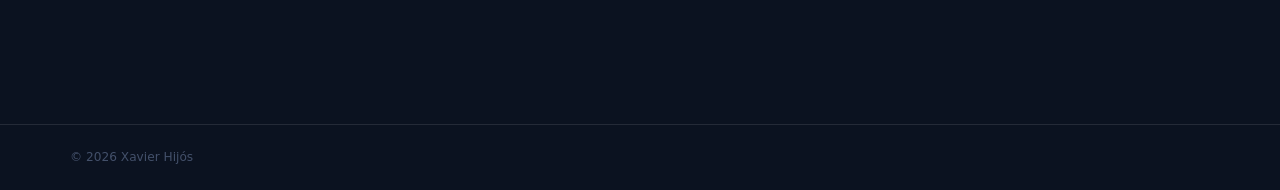
==== commit 723d6d8d: "Modulariza la estructura del sitio" ====
--- a/index.html
+++ b/index.html
@@ -1,1193 +1,155 @@
-<!DOCTYPE html>
+<!doctype html>
 <html lang="ca">
 <head>
-    <meta charset="UTF-8">
-    <meta name="viewport" content="width=device-width, initial-scale=1.0">
-    <meta name="description" content="Portafoli personal de Xavier Hijós, estudiant de Desenvolupament d'Aplicacions Multiplataforma.">
-    <title>Portafoli de Xavier Hijós</title>
+  <meta charset="utf-8">
+  <meta name="viewport" content="width=device-width, initial-scale=1">
+  <meta name="description" content="Portafoli de Xavier Hijós, estudiant de Desenvolupament d'Aplicacions Multiplataforma.">
+  <meta name="theme-color" content="#0b1220">
+  <title>Xavier Hijós · Desenvolupador d'aplicacions</title>
+  <link rel="stylesheet" href="assets/css/base.css">
+  <link rel="stylesheet" href="assets/css/components.css">
+  <link rel="stylesheet" href="assets/css/responsive.css">
+  <script type="module" src="assets/js/main.js"></script>
+</head>
+<body>
+  <a class="skip-link" href="#contingut">Anar al contingut principal</a>
 
-    <style>
+  <header class="site-header" data-header>
+    <div class="container header-inner">
+      <a class="brand" href="#inici" aria-label="Inici">
+        <span class="brand-mark" aria-hidden="true">XH</span>
+        <span>Xavier Hijós</span>
+      </a>
 
-        /* =========================
-           CONFIGURACIÓ GENERAL
-        ========================== */
+      <button class="menu-toggle" type="button" aria-expanded="false" aria-controls="main-navigation" data-menu-toggle>
+        <span class="sr-only">Obrir el menú</span>
+        <span aria-hidden="true"></span>
+        <span aria-hidden="true"></span>
+      </button>
 
-        * {
-            box-sizing: border-box;
-            margin: 0;
-            padding: 0;
-        }
+      <nav id="main-navigation" class="main-navigation" aria-label="Navegació principal" data-navigation>
+        <a href="#sobre-mi">Sobre mi</a>
+        <a href="#habilitats">Habilitats</a>
+        <a href="#projectes">Projectes</a>
+        <a href="#formacio">Formació</a>
+        <a class="nav-cta" href="#contacte">Contacte</a>
+      </nav>
+    </div>
+  </header>
 
-        html {
-            scroll-behavior: smooth;
-        }
-
-        body {
-            font-family: Arial, Helvetica, sans-serif;
-            background-color: #f5f7fa;
-            color: #1f2937;
-            line-height: 1.6;
-        }
-
-        a {
-            color: #2563eb;
-        }
-
-        a:focus,
-        button:focus {
-            outline: 3px solid #f59e0b;
-            outline-offset: 3px;
-        }
-
-
-        /* =========================
-           ACCESSIBILITAT
-        ========================== */
-
-        .skip-link {
-            position: absolute;
-            top: -100px;
-            left: 20px;
-
-            background-color: white;
-            color: black;
-
-            padding: 10px 15px;
-
-            z-index: 1000;
-        }
-
-        .skip-link:focus {
-            top: 20px;
-        }
-
-
-        /* =========================
-           CAPÇALERA
-        ========================== */
-
-        header {
-            background-color: #0f172a;
-            color: white;
-        }
-
-        .capcalera {
-            max-width: 1200px;
-
-            margin: auto;
-
-            padding: 25px 30px;
-
-            display: flex;
-            justify-content: space-between;
-            align-items: center;
-
-            gap: 30px;
-
-            flex-wrap: wrap;
-        }
-
-        .capcalera h1 {
-            font-size: 24px;
-        }
-
-        .menu ul {
-            display: flex;
-            gap: 20px;
-
-            list-style: none;
-
-            flex-wrap: wrap;
-        }
-
-        .menu a {
-            color: white;
-            text-decoration: none;
-        }
-
-        .menu a:hover {
-            text-decoration: underline;
-        }
-
-
-        /* =========================
-           PRESENTACIÓ
-        ========================== */
-
-        .presentacio {
-            background-color: #1e3a8a;
-            color: white;
-
-            padding: 80px 30px;
-        }
-
-        .presentacio-contingut {
-            max-width: 1000px;
-            margin: auto;
-        }
-
-        .presentacio h2 {
-            font-size: 42px;
-            margin-bottom: 15px;
-        }
-
-        .presentacio p {
-            max-width: 900px;
-
-            font-size: 18px;
-
-            margin-bottom: 15px;
-
-            color: #e2e8f0;
-        }
-
-        .botons-presentacio {
-            margin-top: 30px;
-
-            display: flex;
-            gap: 15px;
-
-            flex-wrap: wrap;
-        }
-
-        .boto {
-            display: inline-block;
-
-            padding: 12px 22px;
-
-            border-radius: 7px;
-
-            text-decoration: none;
-            font-weight: bold;
-
-            background-color: white;
-            color: #1e3a8a;
-        }
-
-        .boto:hover {
-            background-color: #e2e8f0;
-        }
-
-
-        /* =========================
-           SECCIONS
-        ========================== */
-
-        main section {
-            max-width: 1200px;
-
-            margin: auto;
-
-            padding: 70px 30px;
-        }
-
-        section h2 {
-            font-size: 32px;
-
-            margin-bottom: 25px;
-        }
-
-        section h3 {
-            margin-bottom: 15px;
-        }
-
-
-        /* =========================
-           SOBRE MI
-        ========================== */
-
-        .sobre-mi p {
-            max-width: 900px;
-            margin-bottom: 15px;
-        }
-
-
-        /* =========================
-           HABILITATS
-        ========================== */
-
-        .llista-habilitats {
-            display: flex;
-            flex-wrap: wrap;
-
-            gap: 12px;
-
-            list-style: none;
-        }
-
-        .llista-habilitats li {
-            background-color: #e2e8f0;
-
-            padding: 10px 18px;
-
-            border-radius: 20px;
-
-            font-weight: bold;
-        }
-
-
-        /* =========================
-           CONTACTE
-        ========================== */
-
-        .contacte ul {
-            list-style: none;
-        }
-
-        .contacte li {
-            margin-bottom: 10px;
-        }
-
-
-        /* =========================
-           ÍNDEX DE PROJECTES
-        ========================== */
-
-        .index-projectes {
-            display: grid;
-
-            grid-template-columns:
-                repeat(auto-fit, minmax(280px, 1fr));
-
-            gap: 30px;
-        }
-
-        .index-projectes article {
-            background-color: white;
-
-            padding: 25px;
-
-            border-radius: 10px;
-
-            box-shadow:
-                0 3px 10px rgba(0, 0, 0, 0.08);
-        }
-
-        .index-projectes ul {
-            margin-left: 20px;
-        }
-
-        .index-projectes li {
-            margin-bottom: 8px;
-        }
-
-
-        /* =========================
-           FILTRES
-        ========================== */
-
-        .filtres {
-            display: flex;
-
-            gap: 10px;
-
-            flex-wrap: wrap;
-
-            margin-bottom: 35px;
-        }
-
-        .filtre {
-            border: 2px solid #1d4ed8;
-
-            background-color: white;
-            color: #1d4ed8;
-
-            padding: 10px 18px;
-
-            border-radius: 20px;
-
-            cursor: pointer;
-
-            font-size: 15px;
-            font-weight: bold;
-        }
-
-        .filtre:hover,
-        .filtre.actiu {
-            background-color: #1d4ed8;
-            color: white;
-        }
-
-
-        /* =========================
-           PROJECTES
-        ========================== */
-
-        .llista-projectes {
-            display: grid;
-
-            grid-template-columns:
-                repeat(auto-fit, minmax(300px, 1fr));
-
-            gap: 25px;
-        }
-
-        .projecte {
-            background-color: white;
-
-            padding: 25px;
-
-            border-radius: 10px;
-
-            box-shadow:
-                0 3px 12px rgba(0, 0, 0, 0.08);
-        }
-
-        .projecte h3 {
-            margin-bottom: 5px;
-        }
-
-        .tipus-projecte {
-            color: #64748b;
-
-            font-size: 14px;
-
-            margin-bottom: 15px;
-        }
-
-        .projecte p {
-            margin-bottom: 15px;
-        }
-
-        .tecnologies {
-            font-weight: bold;
-            color: #475569;
-        }
-
-        .enllacos-projecte {
-            margin-top: 20px;
-
-            display: flex;
-
-            gap: 15px;
-
-            flex-wrap: wrap;
-        }
-
-        .enllacos-projecte a {
-            font-weight: bold;
-        }
-
-
-        /* =========================
-           FORMACIÓ
-        ========================== */
-
-        .llista-formacio {
-            display: grid;
-            gap: 20px;
-        }
-
-        .formacio {
-            background-color: white;
-
-            padding: 25px;
-
-            border-left: 5px solid #2563eb;
-
-            border-radius: 8px;
-        }
-
-        .formacio p {
-            margin-top: 5px;
-        }
-
-
-        /* =========================
-           FOOTER
-        ========================== */
-
-        footer {
-            background-color: #0f172a;
-            color: white;
-
-            text-align: center;
-
-            padding: 35px 20px;
-        }
-
-
-        /* =========================
-           RESPONSIVE
-        ========================== */
-
-        @media (max-width: 650px) {
-
-            .capcalera {
-                flex-direction: column;
-                align-items: flex-start;
-            }
-
-            .menu ul {
-                flex-direction: column;
-                gap: 8px;
-            }
-
-            .presentacio h2 {
-                font-size: 32px;
-            }
-
-        }
-
-    </style>
-</head>
-
-
-<body>
-
-
-    <!-- Enllaç d'accessibilitat -->
-
-    <a href="#contingut" class="skip-link">
-        Anar al contingut principal
-    </a>
-
-
-
-    <!-- =========================
-         CAPÇALERA
-    ========================== -->
-
-    <header>
-
-        <div class="capcalera">
-
-            <h1>Portafoli de Xavier Hijós</h1>
-
-            <nav
-                class="menu"
-                aria-label="Navegació principal"
-            >
-
-                <ul>
-
-                    <li>
-                        <a href="#sobre-mi">
-                            Sobre mi
-                        </a>
-                    </li>
-
-                    <li>
-                        <a href="#habilitats">
-                            Habilitats
-                        </a>
-                    </li>
-
-                    <li>
-                        <a href="#projectes">
-                            Projectes
-                        </a>
-                    </li>
-
-                    <li>
-                        <a href="#formacio">
-                            Formació
-                        </a>
-                    </li>
-
-                    <li>
-                        <a href="#contacte">
-                            Contacte
-                        </a>
-                    </li>
-
-                </ul>
-
-            </nav>
-
+  <main id="contingut">
+    <section id="inici" class="hero section">
+      <div class="container hero-grid">
+        <div class="hero-copy">
+          <p class="eyebrow">Hola, soc en Xavier</p>
+          <h1>Construeixo aplicacions amb una base <span>clara i sòlida.</span></h1>
+          <p class="hero-intro">Estudiant de Desenvolupament d'Aplicacions Multiplataforma, amb interès pel desenvolupament de programari, les dades i la resolució de problemes reals.</p>
+          <div class="hero-actions">
+            <a class="button button-primary" href="#projectes">Explorar projectes</a>
+            <a class="button button-secondary" href="https://github.com/XavierHR1" target="_blank" rel="noreferrer">Veure GitHub <span aria-hidden="true">↗</span></a>
+          </div>
         </div>
 
-    </header>
+        <aside class="hero-card" aria-label="Perfil professional">
+          <div class="status"><span aria-hidden="true"></span> Disponible per aprendre i col·laborar</div>
+          <p class="terminal-line"><span>&gt;</span> perfil.actual</p>
+          <dl>
+            <div><dt>Rol</dt><dd>Estudiant DAM</dd></div>
+            <div><dt>Ubicació</dt><dd>Vila-seca, Catalunya</dd></div>
+            <div><dt>Focus</dt><dd>Aplicacions multiplataforma</dd></div>
+          </dl>
+        </aside>
+      </div>
+    </section>
 
+    <section id="sobre-mi" class="section">
+      <div class="container split-layout">
+        <div>
+          <p class="section-number">01 · Sobre mi</p>
+          <h2>Curiositat tècnica i ganes de construir.</h2>
+        </div>
+        <div class="prose">
+          <p>Estudio el Grau Superior de Desenvolupament d'Aplicacions Multiplataforma a l'Institut Baix Camp de Reus i faig pràctiques curriculars a Nexoria Holdings, una start-up de Sant Cugat del Vallès.</p>
+          <p>Anteriorment vaig estudiar a la Universitat Autònoma de Barcelona, on vaig participar en l'organització de la MEMEnginy UAB, la Qiskit Hackathon BCN i altres hackathons d'Enginyeria Informàtica i Enginyeria de Dades.</p>
+        </div>
+      </div>
+    </section>
 
+    <section id="habilitats" class="section section-muted">
+      <div class="container">
+        <div class="section-heading">
+          <p class="section-number">02 · Habilitats</p>
+          <h2>Eines que utilitzo per convertir idees en solucions.</h2>
+        </div>
+        <div class="skills-grid">
+          <article class="skill-card">
+            <span class="skill-icon" aria-hidden="true">{ }</span>
+            <h3>Programació</h3>
+            <ul class="tag-list" aria-label="Llenguatges de programació">
+              <li>Java</li><li>Python</li><li>PHP</li><li>C</li><li>C#</li><li>Visual .NET</li>
+            </ul>
+          </article>
+          <article class="skill-card">
+            <span class="skill-icon" aria-hidden="true">&lt;/&gt;</span>
+            <h3>Web i dades</h3>
+            <ul class="tag-list" aria-label="Tecnologies web i dades">
+              <li>HTML</li><li>CSS</li><li>JavaScript</li><li>DOM</li><li>SQL</li><li>JSON</li><li>XML</li>
+            </ul>
+          </article>
+          <article class="skill-card">
+            <span class="skill-icon" aria-hidden="true">◎</span>
+            <h3>Manera de treballar</h3>
+            <ul class="tag-list" aria-label="Competències transversals">
+              <li>Git</li><li>Treball en equip</li><li>Aprenentatge continu</li><li>Resolució de problemes</li>
+            </ul>
+          </article>
+        </div>
+      </div>
+    </section>
 
-    <main id="contingut">
+    <section id="projectes" class="section">
+      <div class="container">
+        <div class="section-heading heading-with-copy">
+          <div>
+            <p class="section-number">03 · Projectes</p>
+            <h2>Una selecció del que estic construint.</h2>
+          </div>
+        </div>
+        <div class="filters" role="group" aria-label="Filtrar projectes" data-project-filters></div>
+        <div class="projects-grid" data-project-list aria-live="polite"></div>
+        <noscript><p class="empty-state">Activa JavaScript per veure els projectes.</p></noscript>
+      </div>
+    </section>
 
+    <section id="formacio" class="section section-muted">
+      <div class="container">
+        <div class="section-heading">
+          <p class="section-number">04 · Formació</p>
+          <h2>Aprenentatge continu, dins i fora de l'aula.</h2>
+        </div>
+        <div class="timeline" data-education-list></div>
+      </div>
+    </section>
 
-        <!-- =========================
-             PRESENTACIÓ
-        ========================== -->
+    <section id="contacte" class="section contact-section">
+      <div class="container contact-card">
+        <div>
+          <p class="section-number">05 · Contacte</p>
+          <h2>Parlem del pròxim projecte.</h2>
+          <p>Si vols comentar una oportunitat, compartir una idea o simplement saludar, escriu-me.</p>
+        </div>
+        <div class="contact-actions">
+          <a class="button button-light" href="mailto:xhrullo09@gmail.com">Enviar un correu</a>
+          <a class="text-link light-link" href="https://www.linkedin.com/in/xhijos/" target="_blank" rel="noreferrer">LinkedIn <span aria-hidden="true">↗</span></a>
+        </div>
+      </div>
+    </section>
+  </main>
 
-        <section class="presentacio">
-
-            <div class="presentacio-contingut">
-
-                <h2>
-                    Xavier Hijós
-                </h2>
-
-                <p>
-                    Estudiant del Grau Superior de
-                    Desenvolupament d'Aplicacions
-                    Multiplataforma (DAM).
-                </p>
-
-                <div class="botons-presentacio">
-
-                    <a
-                        href="#projectes"
-                        class="boto"
-                    >
-                        Veure projectes
-                    </a>
-
-                    <a
-                        href="https://github.com/XavierHR1/XavierHR1.github.io"
-                        target="_blank"
-                        rel="noopener noreferrer"
-                        class="boto"
-                    >
-                        GitHub
-                    </a>
-
-                </div>
-
-            </div>
-
-        </section>
-
-
-
-        <!-- =========================
-             SOBRE MI
-        ========================== -->
-
-        <section
-            id="sobre-mi"
-            class="sobre-mi"
-        >
-
-            <h2>Sobre mi</h2>
-
-            <p>
-                Soc estudiant del Grau Superior de
-                Desenvolupament d'Aplicacions Multiplataforma
-                (DAM) a l'Institut Baix Camp de Reus i
-                actualment estic fent pràctiques curriculars
-                a Nexoria Holdings, una start-up situada a
-                Sant Cugat del Vallès.
-            </p>
-
-            <p>
-                Prèviament, he tingut l'oportunitat d'estudiar
-                a la Universitat Autònoma de Barcelona, on
-                he pogut participar en l'organització
-                d'esdeveniments com la MEMEnginy UAB,
-                la Qiskit Hackathon BCN i diverses hackathons
-                relacionades amb continguts d'Enginyeria
-                Informàtica i Enginyeria de Dades.
-            </p>
-
-        </section>
-
-
-
-        <!-- =========================
-             HABILITATS
-        ========================== -->
-
-        <section id="habilitats">
-
-            <h2>Habilitats</h2>
-
-            <h3>Llenguatges de programació</h3>
-
-            <ul class="llista-habilitats">
-
-                <li>Java</li>
-
-                <li>Python</li>
-
-                <li>PHP</li>
-
-                <li>SQL</li>
-
-                <li>C</li>
-
-                <li>C#</li>
-
-                <li>Visual .NET</li>
-
-            </ul>
-
-            <h3>Llenguatges de marques</h3>
-            <ul class="llista-habilitats">
-
-                <li>HTML</li>
-
-                <li>CSS</li>
-
-                <li>XML</li>
-
-                <li>JSON</li>
-
-                <li>JavaScript</li>
-
-                <li>DOM</li>
-
-            </ul>
-
-        </section>
-
-
-
-        <!-- =========================
-             ÍNDEX DE PROJECTES
-        ========================== -->
-
-        <section id="index">
-
-            <h2>Índex de projectes</h2>
-
-            <div class="index-projectes">
-
-
-                <!-- PROJECTES CURRICULARS -->
-
-                <article>
-
-                    <h3>
-                        Projectes curriculars
-                    </h3>
-
-                    <ul>
-
-                        <li>
-                            <a href="#projecte-curricular-1">
-                                Projecte curricular 1
-                            </a>
-                        </li>
-
-                        <li>
-                            <a href="#projecte-curricular-2">
-                                Projecte curricular 2
-                            </a>
-                        </li>
-
-                        <li>
-                            <a href="#projecte-curricular-3">
-                                Projecte curricular 3
-                            </a>
-                        </li>
-
-                    </ul>
-
-                </article>
-
-
-                <!-- PROJECTES EXTRACURRICULARS -->
-
-                <article>
-
-                    <h3>
-                        Projectes extracurriculars
-                    </h3>
-
-                    <ul>
-
-                        <li>
-                            <a href="#projecte-extra-1">
-                                Projecte extracurricular 1
-                            </a>
-                        </li>
-
-                        <li>
-                            <a href="#projecte-extra-2">
-                                Projecte extracurricular 2
-                            </a>
-                        </li>
-
-                    </ul>
-
-                </article>
-
-            </div>
-
-        </section>
-
-
-
-        <!-- =========================
-             PROJECTES
-        ========================== -->
-
-        <section id="projectes">
-
-            <h2>Projectes</h2>
-
-
-            <!-- FILTRES -->
-
-            <div
-                class="filtres"
-                aria-label="Filtres de projectes"
-            >
-
-                <button
-                    class="filtre actiu"
-                    data-filtre="tots"
-                    aria-pressed="true"
-                >
-                    Tots
-                </button>
-
-                <button
-                    class="filtre"
-                    data-filtre="curricular"
-                    aria-pressed="false"
-                >
-                    Curriculars
-                </button>
-
-                <button
-                    class="filtre"
-                    data-filtre="extracurricular"
-                    aria-pressed="false"
-                >
-                    Extracurriculars
-                </button>
-
-                <button
-                    class="filtre"
-                    data-filtre="java"
-                    aria-pressed="false"
-                >
-                    Java
-                </button>
-
-                <button
-                    class="filtre"
-                    data-filtre="php"
-                    aria-pressed="false"
-                >
-                    PHP
-                </button>
-
-                <button
-                    class="filtre"
-                    data-filtre="python"
-                    aria-pressed="false"
-                >
-                    Python
-                </button>
-
-            </div>
-
-
-            <div class="llista-projectes">
-
-
-                <!-- PROJECTE CURRICULAR 1 -->
-
-                <article
-                    id="projecte-curricular-1"
-                    class="projecte"
-                    data-categories="curricular java"
-                >
-
-                    <h3>
-                        Projecte curricular 1
-                    </h3>
-
-                    <p class="tipus-projecte">
-                        Projecte curricular
-                    </p>
-
-                    <hr>
-
-                    <br>
-
-                    <p>
-                        Aquí pots explicar l'objectiu del
-                        projecte, què havies de desenvolupar
-                        i quina solució vas implementar.
-                    </p>
-
-                    <p class="tecnologies">
-                        Tecnologies: Java
-                    </p>
-
-                    <div class="enllacos-projecte">
-
-                        <a
-                            href="#"
-                            target="_blank"
-                        >
-                            Veure projecte
-                        </a>
-
-                        <a
-                            href="#"
-                            target="_blank"
-                        >
-                            Veure codi a GitHub
-                        </a>
-
-                    </div>
-
-                </article>
-
-
-
-                <!-- PROJECTE CURRICULAR 2 -->
-
-                <article
-                    id="projecte-curricular-2"
-                    class="projecte"
-                    data-categories="curricular php"
-                >
-
-                    <h3>
-                        Projecte curricular 2
-                    </h3>
-
-                    <p class="tipus-projecte">
-                        Projecte curricular
-                    </p>
-
-                    <hr>
-
-                    <br>
-
-                    <p>
-                        Descripció del projecte.
-                    </p>
-
-                    <p class="tecnologies">
-                        Tecnologies: PHP · SQL
-                    </p>
-
-                    <div class="enllacos-projecte">
-
-                        <a href="#">
-                            Veure projecte
-                        </a>
-
-                    </div>
-
-                </article>
-
-
-
-                <!-- PROJECTE CURRICULAR 3 -->
-
-                <article
-                    id="projecte-curricular-3"
-                    class="projecte"
-                    data-categories="curricular python"
-                >
-
-                    <h3>
-                        Projecte curricular 3
-                    </h3>
-
-                    <p class="tipus-projecte">
-                        Projecte curricular
-                    </p>
-
-                    <hr>
-
-                    <br>
-
-                    <p>
-                        Descripció del projecte.
-                    </p>
-
-                    <p class="tecnologies">
-                        Tecnologies: Python
-                    </p>
-
-                </article>
-
-
-
-                <!-- PROJECTE EXTRACURRICULAR 1 -->
-
-                <article
-                    id="projecte-extra-1"
-                    class="projecte"
-                    data-categories="extracurricular java"
-                >
-
-                    <h3>
-                        Projecte extracurricular 1
-                    </h3>
-
-                    <p class="tipus-projecte">
-                        Projecte extracurricular
-                    </p>
-
-                    <hr>
-
-                    <br>
-
-                    <p>
-                        Descripció del projecte personal
-                        o extracurricular.
-                    </p>
-
-                    <p class="tecnologies">
-                        Tecnologies: Java
-                    </p>
-
-                </article>
-
-
-
-                <!-- PROJECTE EXTRACURRICULAR 2 -->
-
-                <article
-                    id="projecte-extra-2"
-                    class="projecte"
-                    data-categories="extracurricular python"
-                >
-
-                    <h3>
-                        Projecte extracurricular 2
-                    </h3>
-
-                    <p class="tipus-projecte">
-                        Projecte extracurricular
-                    </p>
-
-                    <hr>
-
-                    <br>
-
-                    <p>
-                        Descripció del projecte personal
-                        o extracurricular.
-                    </p>
-
-                    <p class="tecnologies">
-                        Tecnologies: Python
-                    </p>
-
-                </article>
-
-            </div>
-
-        </section>
-
-
-
-        <!-- =========================
-             FORMACIÓ I CERTIFICATS
-        ========================== -->
-
-        <section id="formacio">
-
-            <h2>
-                Formació i certificacions
-            </h2>
-
-            <div class="llista-formacio">
-
-
-                <article class="formacio">
-
-                    <h3>
-                        Grau Superior de Desenvolupament
-                        d'Aplicacions Multiplataforma
-                    </h3>
-
-                    <p>
-                        Institut Baix Camp · Reus
-                    </p>
-
-                </article>
-
-
-                <!-- Exemple de certificat -->
-
-                <article class="formacio">
-
-                    <h3>
-                        Certificació
-                    </h3>
-
-                    <p>
-                        Nom de l'organització o entitat.
-                    </p>
-
-                    <p>
-                        <a
-                            href="certificats/certificat.pdf"
-                            target="_blank"
-                        >
-                            Veure certificat
-                        </a>
-                    </p>
-
-                </article>
-
-
-            </div>
-
-        </section>
-
-
-
-        <!-- =========================
-             CONTACTE
-        ========================== -->
-
-        <section
-            id="contacte"
-            class="contacte"
-        >
-
-            <h2>Contacte</h2>
-
-            <ul>
-
-                <li>
-                    <strong>
-                        Correu electrònic:
-                    </strong>
-
-                    <a href="mailto:xhrullo09@gmail.com">
-                        xhrullo09@gmail.com
-                    </a>
-                </li>
-
-                <li>
-
-                    <strong>
-                        LinkedIn:
-                    </strong>
-
-                    <a
-                        href="https://www.linkedin.com/in/xhijos/"
-                        target="_blank"
-                        rel="noopener noreferrer"
-                    >
-                        linkedin.com/in/xhijos
-                    </a>
-
-                </li>
-
-            </ul>
-
-        </section>
-
-
-    </main>
-
-
-
-    <!-- =========================
-         PEU DE PÀGINA
-    ========================== -->
-
-    <footer>
-
-        <p>
-            © 2026 Xavier Hijós · Portafoli personal
-        </p>
-
-    </footer>
-
-
-
-    <!-- =========================
-         JAVASCRIPT DELS FILTRES
-    ========================== -->
-
-    <script>
-
-        // Seleccionem tots els botons dels filtres.
-
-        const botons =
-            document.querySelectorAll(".filtre");
-
-
-        // Seleccionem tots els projectes.
-
-        const projectes =
-            document.querySelectorAll(".projecte");
-
-
-        botons.forEach(function(boto) {
-
-            boto.addEventListener(
-                "click",
-                function() {
-
-                    // Obtenim el filtre seleccionat.
-
-                    const filtre =
-                        boto.dataset.filtre;
-
-
-                    // Eliminem l'estat actiu
-                    // de tots els botons.
-
-                    botons.forEach(
-                        function(element) {
-
-                            element.classList.remove(
-                                "actiu"
-                            );
-
-                            element.setAttribute(
-                                "aria-pressed",
-                                "false"
-                            );
-
-                        }
-                    );
-
-
-                    // Activem el botó seleccionat.
-
-                    boto.classList.add("actiu");
-
-                    boto.setAttribute(
-                        "aria-pressed",
-                        "true"
-                    );
-
-
-                    // Recorrem tots els projectes.
-
-                    projectes.forEach(
-                        function(projecte) {
-
-                            const categories =
-                                projecte.dataset.categories
-                                    .split(" ");
-
-
-                            // Mostrem tots els projectes
-                            // si el filtre és "tots".
-
-                            if (
-                                filtre === "tots" ||
-                                categories.includes(filtre)
-                            ) {
-
-                                projecte.hidden = false;
-
-                            }
-
-                            else {
-
-                                projecte.hidden = true;
-
-                            }
-
-                        }
-                    );
-
-                }
-            );
-
-        });
-
-    </script>
-
-
+  <footer class="site-footer">
+    <div class="container footer-inner">
+      <p>© <span data-current-year></span> Xavier Hijós</p>
+    </div>
+  </footer>
 </body>
-
 </html>
--- a/assets/css/base.css
+++ b/assets/css/base.css
@@ -0,0 +1,52 @@
+:root {
+  --ink: #0b1220;
+  --ink-soft: #43506a;
+  --paper: #f8fafc;
+  --surface: #ffffff;
+  --muted: #eef2f7;
+  --line: #dbe3ee;
+  --accent: #7357ff;
+  --accent-dark: #5338e6;
+  --mint: #61e6bb;
+  --max-width: 1140px;
+  --radius-sm: 12px;
+  --radius-md: 22px;
+  --shadow: 0 18px 50px rgb(15 23 42 / 9%);
+  --font-sans: Inter, ui-sans-serif, system-ui, -apple-system, BlinkMacSystemFont, "Segoe UI", sans-serif;
+}
+
+*, *::before, *::after { box-sizing: border-box; }
+
+html { scroll-behavior: smooth; }
+
+body {
+  margin: 0;
+  color: var(--ink);
+  background: var(--paper);
+  font-family: var(--font-sans);
+  line-height: 1.65;
+  -webkit-font-smoothing: antialiased;
+}
+
+body.menu-open { overflow: hidden; }
+
+a { color: inherit; }
+button, a { -webkit-tap-highlight-color: transparent; }
+button { font: inherit; }
+
+h1, h2, h3, p { margin-top: 0; }
+h1, h2, h3 { line-height: 1.08; letter-spacing: -0.035em; }
+h1 { margin-bottom: 1.5rem; font-size: clamp(3rem, 7.4vw, 6.5rem); }
+h2 { margin-bottom: 1.5rem; max-width: 760px; font-size: clamp(2.25rem, 4.8vw, 4.25rem); }
+h3 { font-size: 1.35rem; }
+
+:focus-visible { outline: 3px solid var(--mint); outline-offset: 4px; }
+
+.container { width: min(calc(100% - 2.5rem), var(--max-width)); margin-inline: auto; }
+.section { padding: clamp(5rem, 10vw, 9rem) 0; scroll-margin-top: 5rem; }
+.section-muted { background: var(--muted); }
+.section-heading { margin-bottom: 3rem; }
+.section-number { margin-bottom: 1.1rem; color: var(--accent-dark); font-size: .78rem; font-weight: 800; letter-spacing: .16em; text-transform: uppercase; }
+.sr-only { position: absolute; width: 1px; height: 1px; padding: 0; margin: -1px; overflow: hidden; clip: rect(0, 0, 0, 0); white-space: nowrap; border: 0; }
+.skip-link { position: fixed; z-index: 100; top: 1rem; left: 1rem; padding: .75rem 1rem; color: white; background: var(--ink); border-radius: 8px; transform: translateY(-200%); }
+.skip-link:focus { transform: translateY(0); }
--- a/assets/css/components.css
+++ b/assets/css/components.css
@@ -0,0 +1,72 @@
+.site-header { position: fixed; z-index: 20; top: 0; width: 100%; background: rgb(248 250 252 / 82%); border-bottom: 1px solid transparent; backdrop-filter: blur(14px); transition: border-color .2s, box-shadow .2s; }
+.site-header.is-scrolled { border-color: var(--line); box-shadow: 0 6px 24px rgb(15 23 42 / 5%); }
+.header-inner { min-height: 76px; display: flex; align-items: center; justify-content: space-between; gap: 2rem; }
+.brand { display: inline-flex; align-items: center; gap: .75rem; font-size: .92rem; font-weight: 800; text-decoration: none; }
+.brand-mark { display: grid; width: 38px; aspect-ratio: 1; color: white; background: var(--ink); border-radius: 11px; place-items: center; font-size: .72rem; letter-spacing: .08em; }
+.main-navigation { display: flex; align-items: center; gap: 1.8rem; }
+.main-navigation a { color: var(--ink-soft); font-size: .86rem; font-weight: 700; text-decoration: none; }
+.main-navigation a:hover { color: var(--accent-dark); }
+.main-navigation .nav-cta { padding: .65rem 1rem; color: white; background: var(--ink); border-radius: 99px; }
+.menu-toggle { display: none; width: 44px; height: 44px; padding: 0; background: transparent; border: 0; }
+.menu-toggle > span:not(.sr-only) { display: block; width: 22px; height: 2px; margin: 5px auto; background: var(--ink); transition: transform .2s; }
+
+.hero { min-height: 100svh; display: grid; align-items: center; padding-top: 9rem; background: radial-gradient(circle at 85% 15%, rgb(115 87 255 / 18%), transparent 29%), radial-gradient(circle at 5% 85%, rgb(97 230 187 / 18%), transparent 25%); }
+.hero-grid { display: grid; grid-template-columns: minmax(0, 1.55fr) minmax(300px, .65fr); align-items: end; gap: clamp(3rem, 8vw, 7rem); }
+.eyebrow { display: inline-flex; align-items: center; gap: .7rem; margin-bottom: 1.4rem; color: var(--accent-dark); font-size: .82rem; font-weight: 800; letter-spacing: .14em; text-transform: uppercase; }
+.eyebrow::before { width: 34px; height: 2px; background: currentColor; content: ""; }
+.hero h1 span { color: var(--accent); }
+.hero-intro { max-width: 710px; margin-bottom: 2.25rem; color: var(--ink-soft); font-size: clamp(1.08rem, 1.8vw, 1.35rem); }
+.hero-actions, .contact-actions { display: flex; align-items: center; flex-wrap: wrap; gap: 1rem; }
+.button { display: inline-flex; min-height: 50px; align-items: center; justify-content: center; gap: .45rem; padding: .75rem 1.2rem; border: 1px solid transparent; border-radius: 12px; font-weight: 800; text-decoration: none; transition: transform .2s, box-shadow .2s, background .2s; }
+.button:hover { transform: translateY(-2px); }
+.button-primary { color: white; background: var(--accent); box-shadow: 0 10px 24px rgb(115 87 255 / 25%); }
+.button-primary:hover { background: var(--accent-dark); }
+.button-secondary { background: var(--surface); border-color: var(--line); }
+.button-light { color: var(--ink); background: white; }
+.hero-card { padding: 1.65rem; color: #dce6f6; background: var(--ink); border: 1px solid rgb(255 255 255 / 10%); border-radius: var(--radius-md); box-shadow: var(--shadow); }
+.status { display: flex; align-items: center; gap: .55rem; margin-bottom: 2.5rem; color: #b9c5d8; font-size: .74rem; }
+.status span { width: 8px; height: 8px; background: var(--mint); border-radius: 50%; box-shadow: 0 0 0 5px rgb(97 230 187 / 12%); }
+.terminal-line { color: #8391aa; font: 600 .78rem ui-monospace, SFMono-Regular, Menlo, monospace; }
+.terminal-line span { color: var(--mint); }
+.hero-card dl { margin: 0; }
+.hero-card dl div { display: grid; grid-template-columns: 76px 1fr; gap: 1rem; padding: .9rem 0; border-top: 1px solid rgb(255 255 255 / 10%); }
+.hero-card dt { color: #8391aa; font-size: .74rem; }
+.hero-card dd { margin: 0; font-size: .84rem; font-weight: 700; }
+
+.split-layout { display: grid; grid-template-columns: .9fr 1.1fr; gap: clamp(3rem, 9vw, 8rem); }
+.prose { color: var(--ink-soft); font-size: clamp(1.05rem, 1.6vw, 1.24rem); }
+.prose p + p { margin-top: 1.5rem; }
+.skills-grid, .projects-grid { display: grid; grid-template-columns: repeat(3, 1fr); gap: 1.2rem; }
+.skill-card, .project-card { padding: 1.6rem; background: var(--surface); border: 1px solid var(--line); border-radius: var(--radius-md); box-shadow: 0 8px 25px rgb(15 23 42 / 4%); }
+.skill-icon { display: grid; width: 44px; aspect-ratio: 1; margin-bottom: 2.8rem; color: var(--accent-dark); background: rgb(115 87 255 / 10%); border-radius: 12px; place-items: center; font: 800 .85rem ui-monospace, monospace; }
+.tag-list { display: flex; flex-wrap: wrap; gap: .55rem; padding: 0; margin: 1.2rem 0 0; list-style: none; }
+.tag-list li { padding: .35rem .65rem; color: var(--ink-soft); background: var(--muted); border-radius: 99px; font-size: .74rem; font-weight: 700; }
+.heading-with-copy { display: flex; align-items: end; justify-content: space-between; gap: 3rem; }
+.heading-with-copy > p { max-width: 390px; color: var(--ink-soft); }
+.filters { display: flex; flex-wrap: wrap; gap: .65rem; margin-bottom: 1.5rem; }
+.filter-button { padding: .58rem .9rem; color: var(--ink-soft); background: transparent; border: 1px solid var(--line); border-radius: 99px; cursor: pointer; font-size: .8rem; font-weight: 800; }
+.filter-button:hover, .filter-button.is-active { color: white; background: var(--ink); border-color: var(--ink); }
+.project-card { display: flex; min-height: 330px; flex-direction: column; }
+.project-meta { display: flex; align-items: center; justify-content: space-between; gap: .75rem; margin-bottom: 2rem; color: var(--accent-dark); font-size: .72rem; font-weight: 800; letter-spacing: .08em; text-transform: uppercase; }
+.project-status { color: var(--ink-soft); }
+.project-card p { color: var(--ink-soft); }
+.project-card .tag-list { margin-top: auto; padding-top: 1.5rem; }
+.project-links { display: flex; gap: 1rem; margin-top: 1.4rem; padding-top: 1.2rem; border-top: 1px solid var(--line); }
+.text-link { color: var(--accent-dark); font-size: .82rem; font-weight: 800; text-decoration: none; }
+.text-link:hover { text-decoration: underline; text-underline-offset: 4px; }
+.empty-state { padding: 2rem; color: var(--ink-soft); background: var(--surface); border: 1px dashed var(--line); border-radius: var(--radius-md); text-align: center; }
+.timeline { position: relative; display: grid; gap: 1rem; }
+.timeline::before { position: absolute; top: 1.2rem; bottom: 1.2rem; left: 7px; width: 2px; background: var(--line); content: ""; }
+.education-item { position: relative; display: grid; grid-template-columns: 150px 1fr; gap: 2rem; padding: 0 0 1.8rem 2.2rem; }
+.education-item::before { position: absolute; top: .4rem; left: 0; width: 16px; aspect-ratio: 1; background: var(--paper); border: 4px solid var(--accent); border-radius: 50%; content: ""; }
+.education-date { color: var(--accent-dark); font-size: .75rem; font-weight: 800; text-transform: uppercase; }
+.education-item h3 { margin-bottom: .55rem; }
+.education-item p { margin-bottom: .5rem; color: var(--ink-soft); }
+.contact-section { color: white; background: var(--ink); }
+.contact-card { display: flex; align-items: end; justify-content: space-between; gap: 3rem; }
+.contact-card .section-number { color: var(--mint); }
+.contact-card p:not(.section-number) { max-width: 630px; color: #aebbd0; }
+.light-link { color: white; }
+.site-footer { color: var(--ink-soft); background: var(--ink); border-top: 1px solid rgb(255 255 255 / 10%); }
+.footer-inner { display: flex; justify-content: space-between; gap: 2rem; padding-block: 1.4rem; }
+.footer-inner p { margin: 0; font-size: .76rem; }
--- a/assets/css/responsive.css
+++ b/assets/css/responsive.css
@@ -0,0 +1,28 @@
+@media (max-width: 820px) {
+  .menu-toggle { display: block; position: relative; z-index: 2; }
+  .menu-toggle[aria-expanded="true"] > span:nth-of-type(2) { transform: translateY(3.5px) rotate(45deg); }
+  .menu-toggle[aria-expanded="true"] > span:nth-of-type(3) { transform: translateY(-3.5px) rotate(-45deg); }
+  .main-navigation { position: fixed; inset: 0; display: grid; align-content: center; justify-items: center; gap: 1.4rem; padding: 6rem 2rem; background: var(--paper); transform: translateX(100%); transition: transform .25s ease; }
+  .main-navigation.is-open { transform: translateX(0); }
+  .main-navigation a { font-size: 1.25rem; }
+  .hero-grid, .split-layout { grid-template-columns: 1fr; }
+  .hero { min-height: auto; }
+  .hero-card { max-width: 520px; }
+  .skills-grid, .projects-grid { grid-template-columns: repeat(2, 1fr); }
+  .heading-with-copy, .contact-card { align-items: start; flex-direction: column; }
+}
+
+@media (max-width: 560px) {
+  .container { width: min(calc(100% - 1.5rem), var(--max-width)); }
+  .section { padding-block: 4.5rem; }
+  .hero { padding-top: 8.5rem; }
+  .hero-actions .button { width: 100%; }
+  .skills-grid, .projects-grid { grid-template-columns: 1fr; }
+  .education-item { grid-template-columns: 1fr; gap: .35rem; }
+  .footer-inner { flex-direction: column; gap: .25rem; }
+}
+
+@media (prefers-reduced-motion: reduce) {
+  html { scroll-behavior: auto; }
+  *, *::before, *::after { scroll-behavior: auto !important; transition-duration: .01ms !important; animation-duration: .01ms !important; animation-iteration-count: 1 !important; }
+}
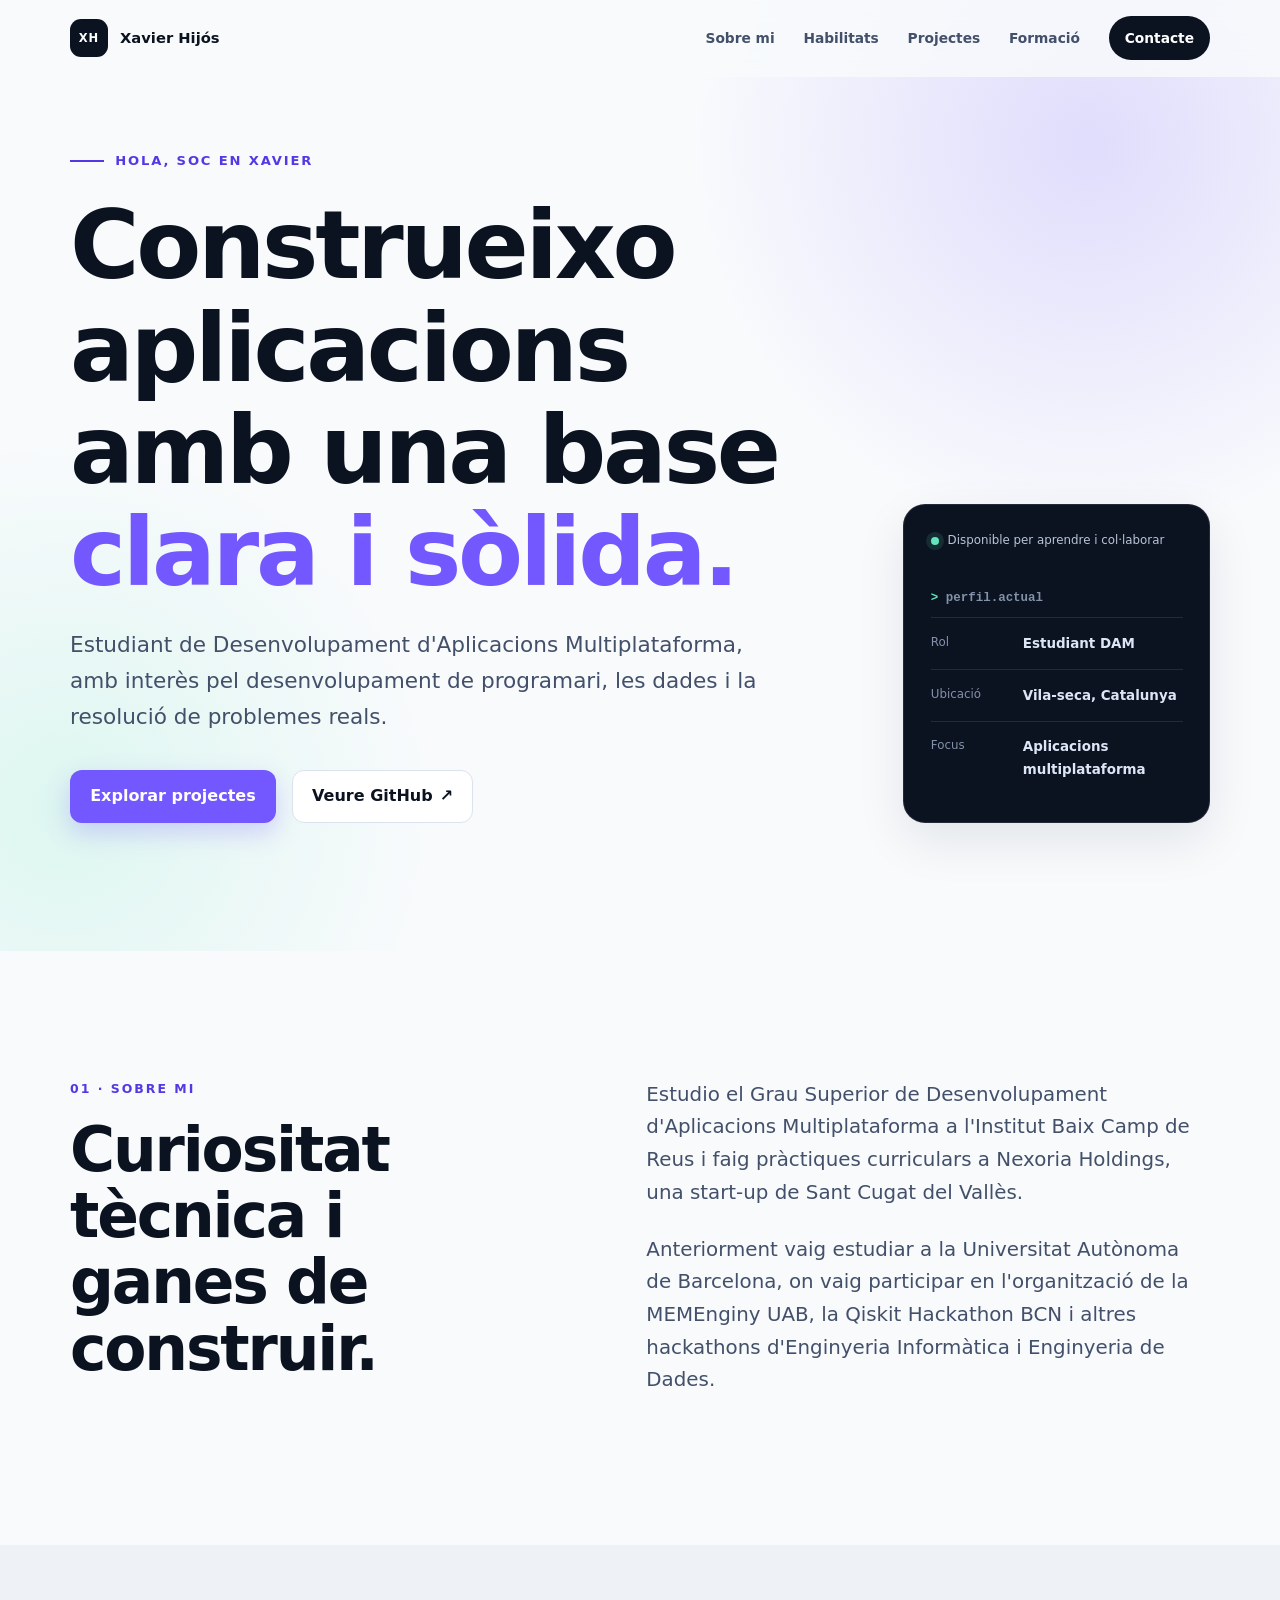
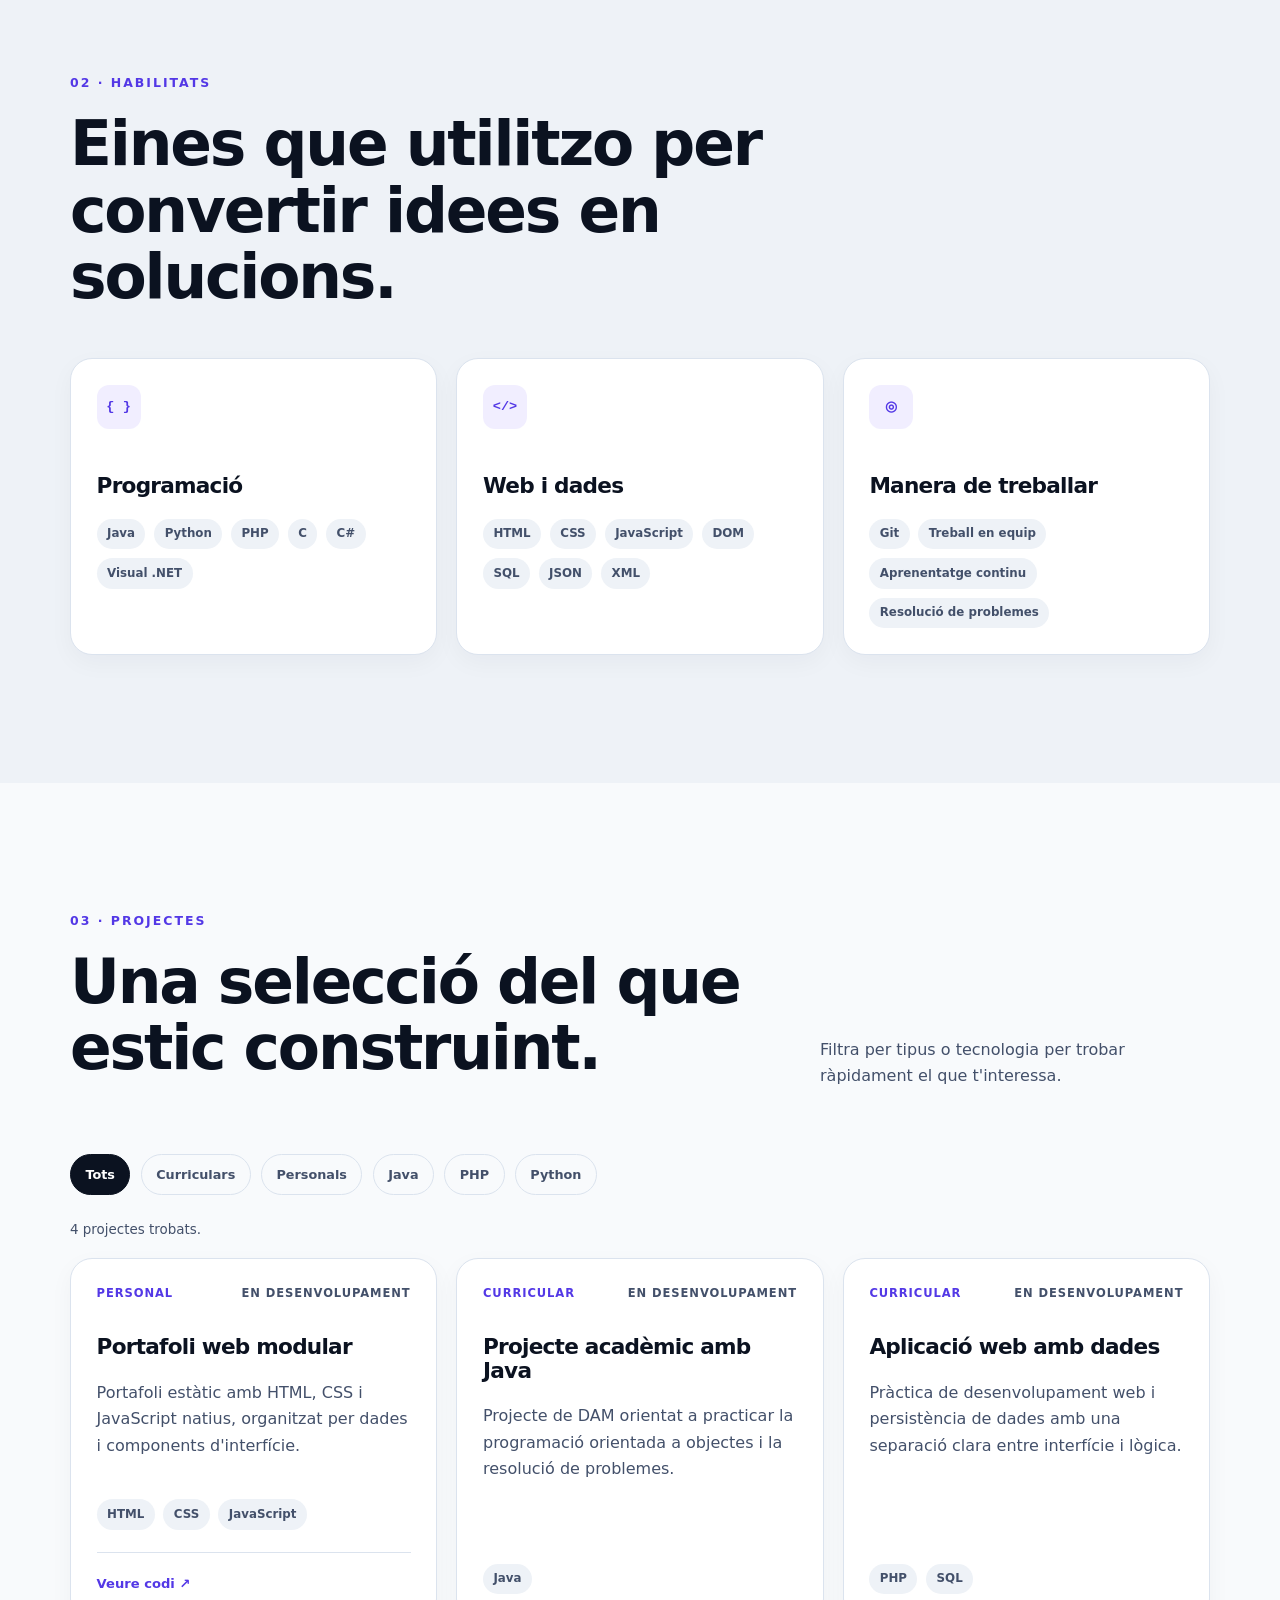
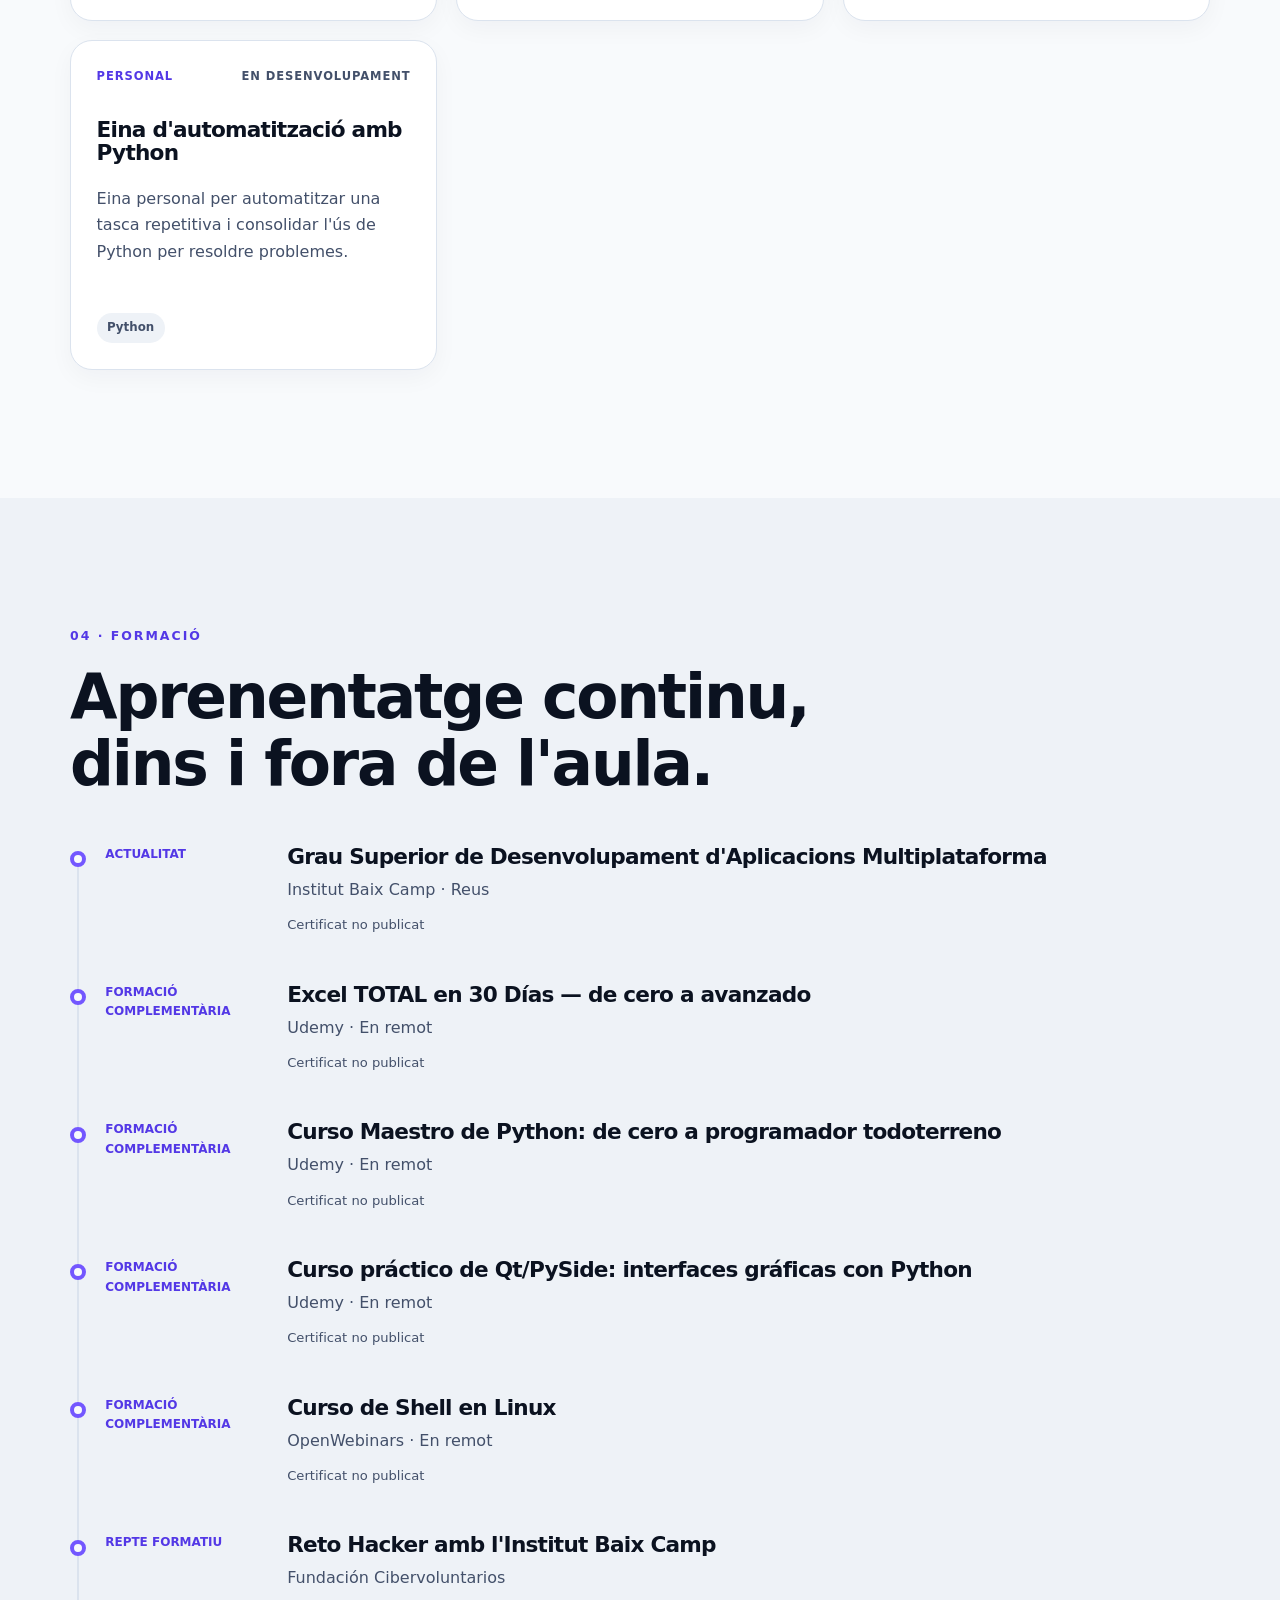
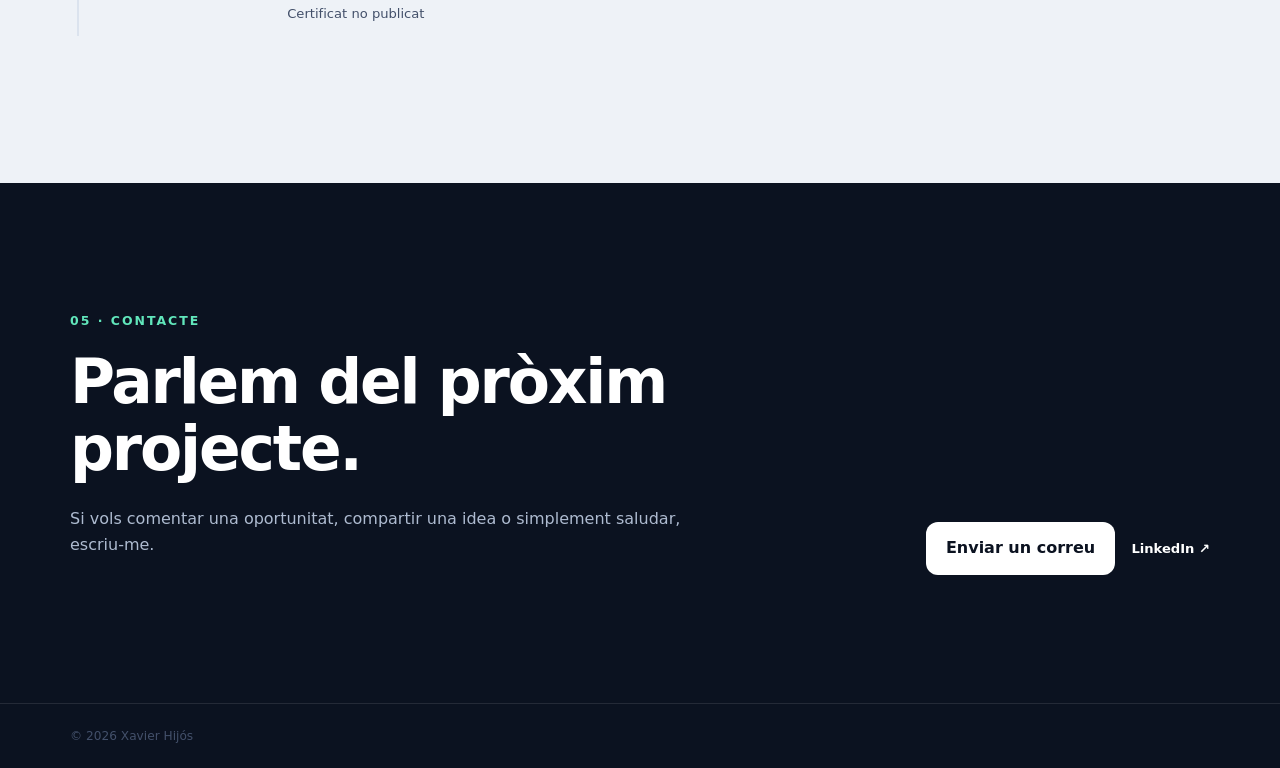
==== commit 233cf70c: "Millora el portafoli i la seva accessibilitat" ====
--- a/index.html
+++ b/index.html
@@ -22,7 +22,7 @@
       </a>
 
       <button class="menu-toggle" type="button" aria-expanded="false" aria-controls="main-navigation" data-menu-toggle>
-        <span class="sr-only">Obrir el menú</span>
+        <span class="sr-only" data-menu-label>Obrir el menú</span>
         <span aria-hidden="true"></span>
         <span aria-hidden="true"></span>
       </button>
@@ -114,9 +114,11 @@
             <p class="section-number">03 · Projectes</p>
             <h2>Una selecció del que estic construint.</h2>
           </div>
+          <p>Filtra per tipus o tecnologia per trobar ràpidament el que t'interessa.</p>
         </div>
         <div class="filters" role="group" aria-label="Filtrar projectes" data-project-filters></div>
-        <div class="projects-grid" data-project-list aria-live="polite"></div>
+        <p class="filter-status" data-project-status aria-live="polite"></p>
+        <div id="project-list" class="projects-grid" data-project-list aria-live="polite"></div>
         <noscript><p class="empty-state">Activa JavaScript per veure els projectes.</p></noscript>
       </div>
     </section>
--- a/assets/css/base.css
+++ b/assets/css/base.css
@@ -8,6 +8,7 @@
   --accent: #7357ff;
   --accent-dark: #5338e6;
   --mint: #61e6bb;
+  --focus: #0f766e;
   --max-width: 1140px;
   --radius-sm: 12px;
   --radius-md: 22px;
@@ -40,7 +41,7 @@
 h2 { margin-bottom: 1.5rem; max-width: 760px; font-size: clamp(2.25rem, 4.8vw, 4.25rem); }
 h3 { font-size: 1.35rem; }
 
-:focus-visible { outline: 3px solid var(--mint); outline-offset: 4px; }
+:focus-visible { outline: 3px solid var(--focus); outline-offset: 4px; }
 
 .container { width: min(calc(100% - 2.5rem), var(--max-width)); margin-inline: auto; }
 .section { padding: clamp(5rem, 10vw, 9rem) 0; scroll-margin-top: 5rem; }
--- a/assets/css/components.css
+++ b/assets/css/components.css
@@ -46,6 +46,7 @@
 .filters { display: flex; flex-wrap: wrap; gap: .65rem; margin-bottom: 1.5rem; }
 .filter-button { padding: .58rem .9rem; color: var(--ink-soft); background: transparent; border: 1px solid var(--line); border-radius: 99px; cursor: pointer; font-size: .8rem; font-weight: 800; }
 .filter-button:hover, .filter-button.is-active { color: white; background: var(--ink); border-color: var(--ink); }
+.filter-status { min-height: 1.5em; margin: 0 0 1rem; color: var(--ink-soft); font-size: .84rem; }
 .project-card { display: flex; min-height: 330px; flex-direction: column; }
 .project-meta { display: flex; align-items: center; justify-content: space-between; gap: .75rem; margin-bottom: 2rem; color: var(--accent-dark); font-size: .72rem; font-weight: 800; letter-spacing: .08em; text-transform: uppercase; }
 .project-status { color: var(--ink-soft); }
@@ -62,6 +63,7 @@
 .education-date { color: var(--accent-dark); font-size: .75rem; font-weight: 800; text-transform: uppercase; }
 .education-item h3 { margin-bottom: .55rem; }
 .education-item p { margin-bottom: .5rem; color: var(--ink-soft); }
+.education-note { color: var(--ink-soft); font-size: .82rem; }
 .contact-section { color: white; background: var(--ink); }
 .contact-card { display: flex; align-items: end; justify-content: space-between; gap: 3rem; }
 .contact-card .section-number { color: var(--mint); }
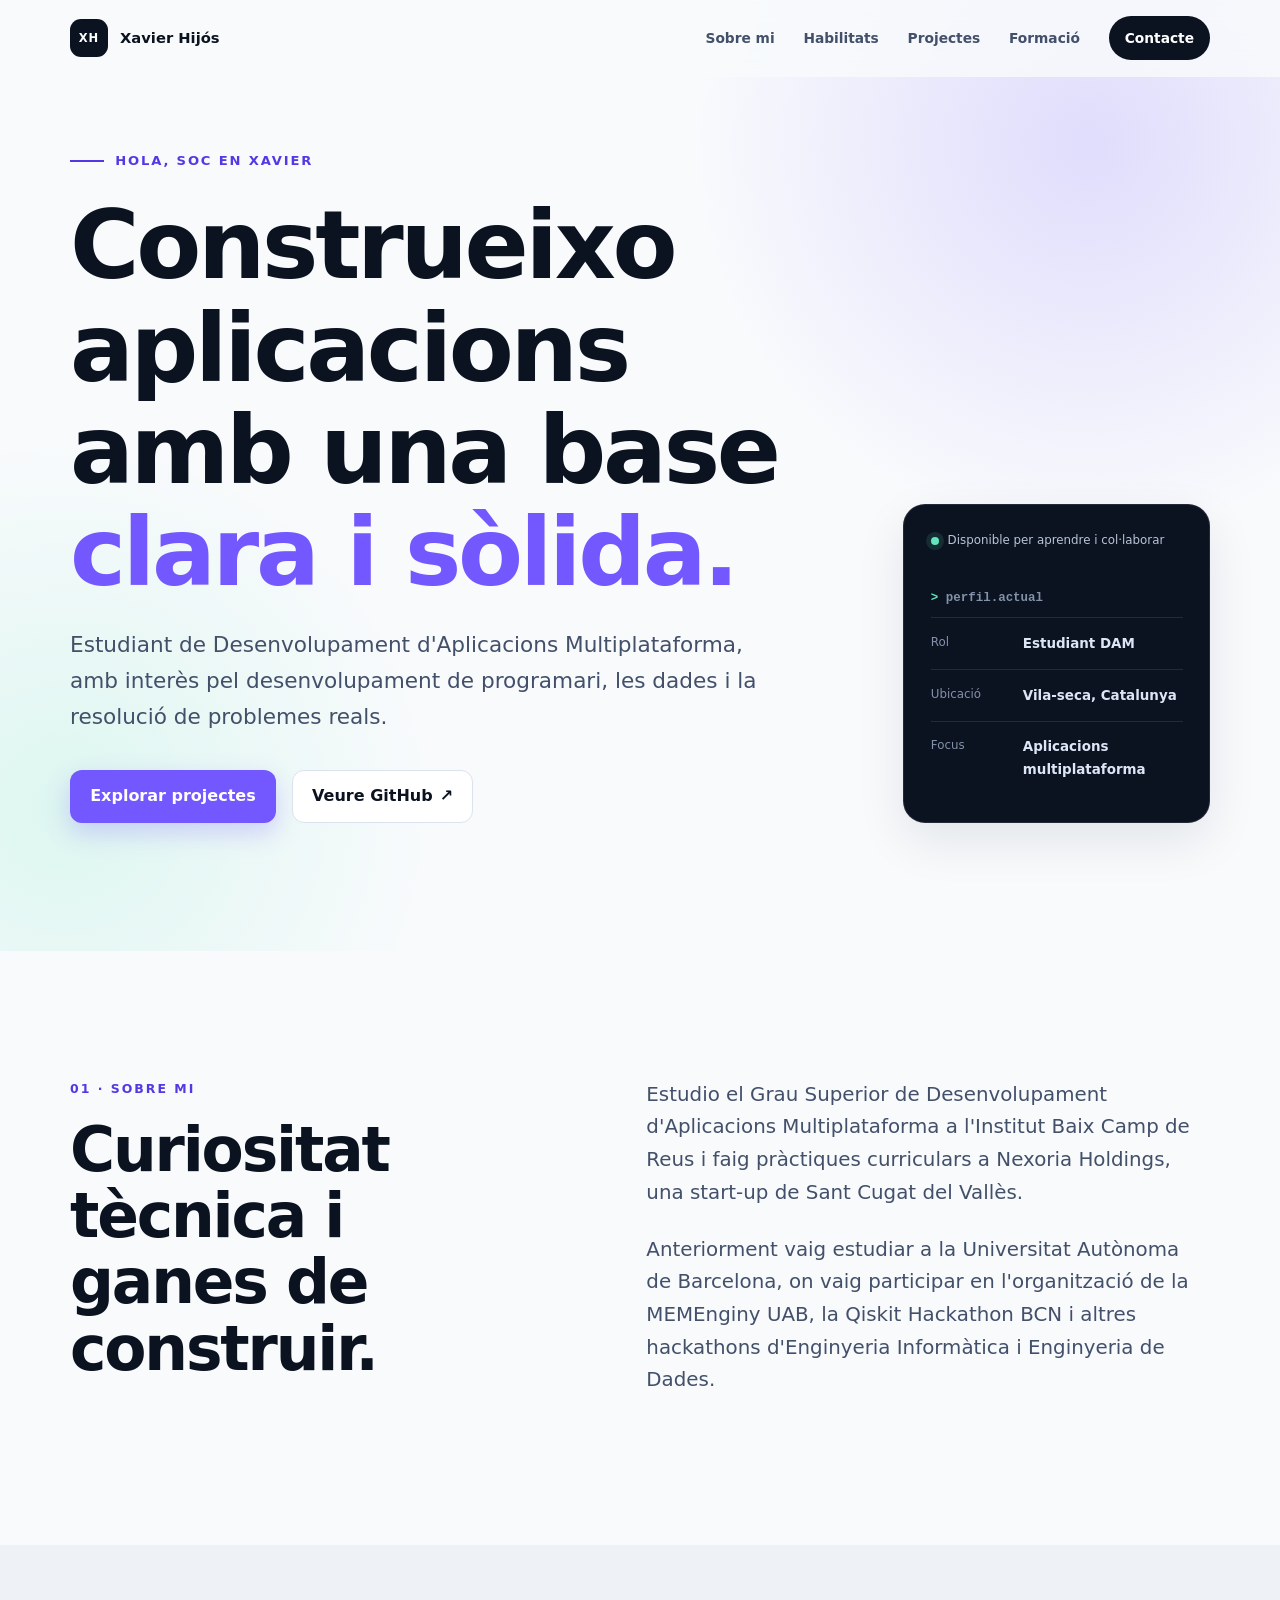
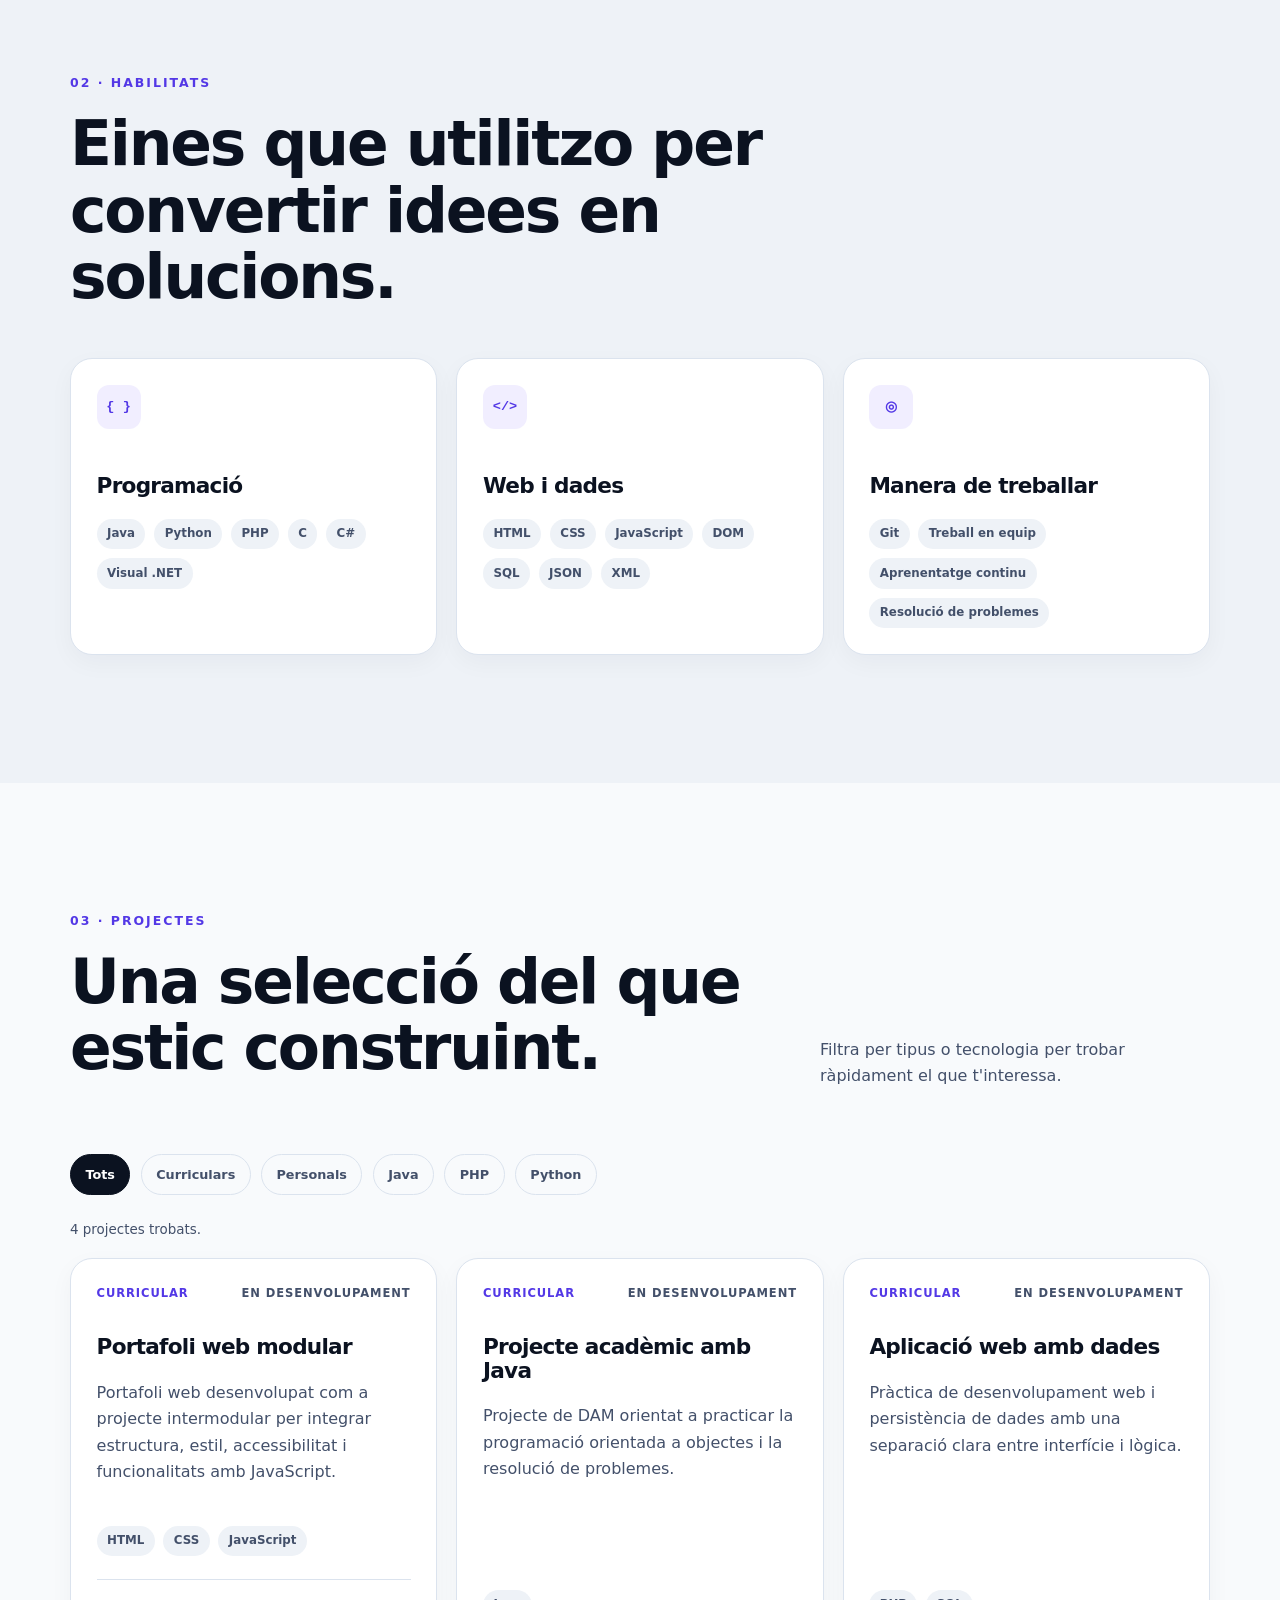
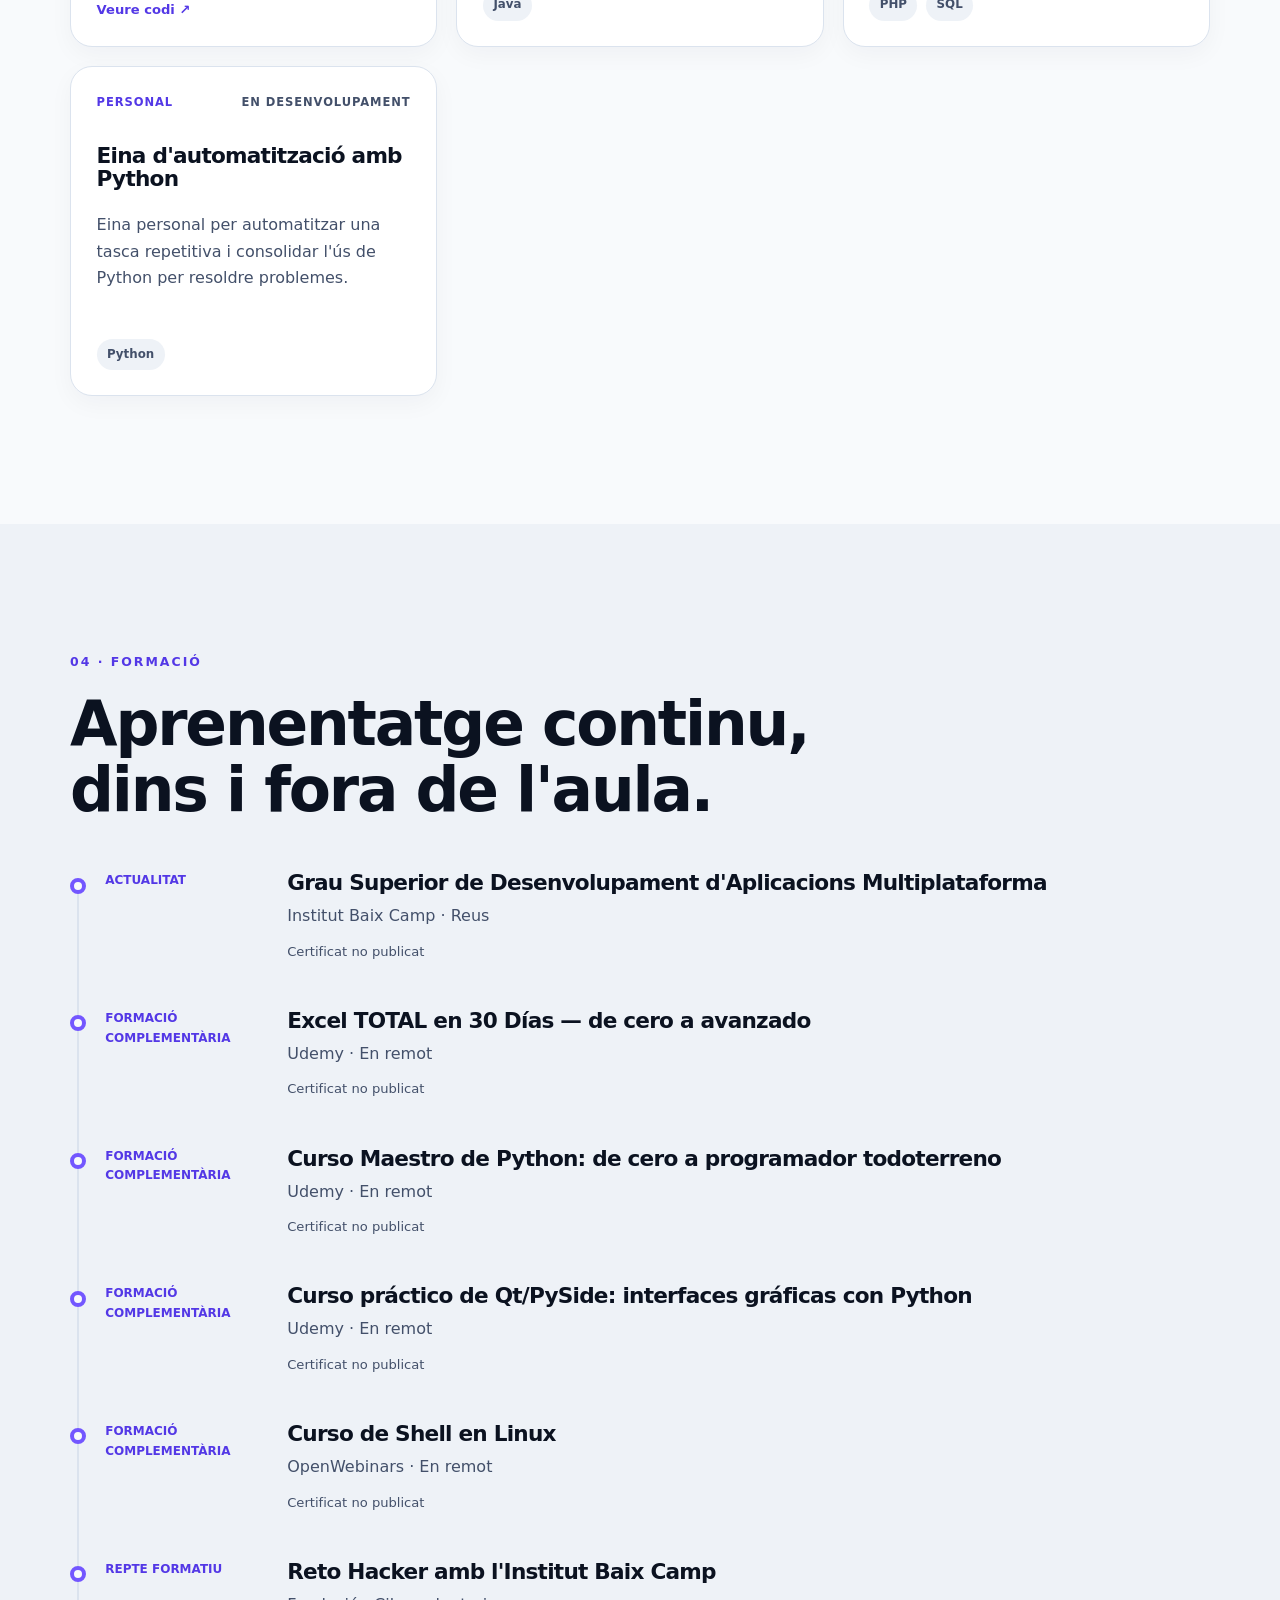
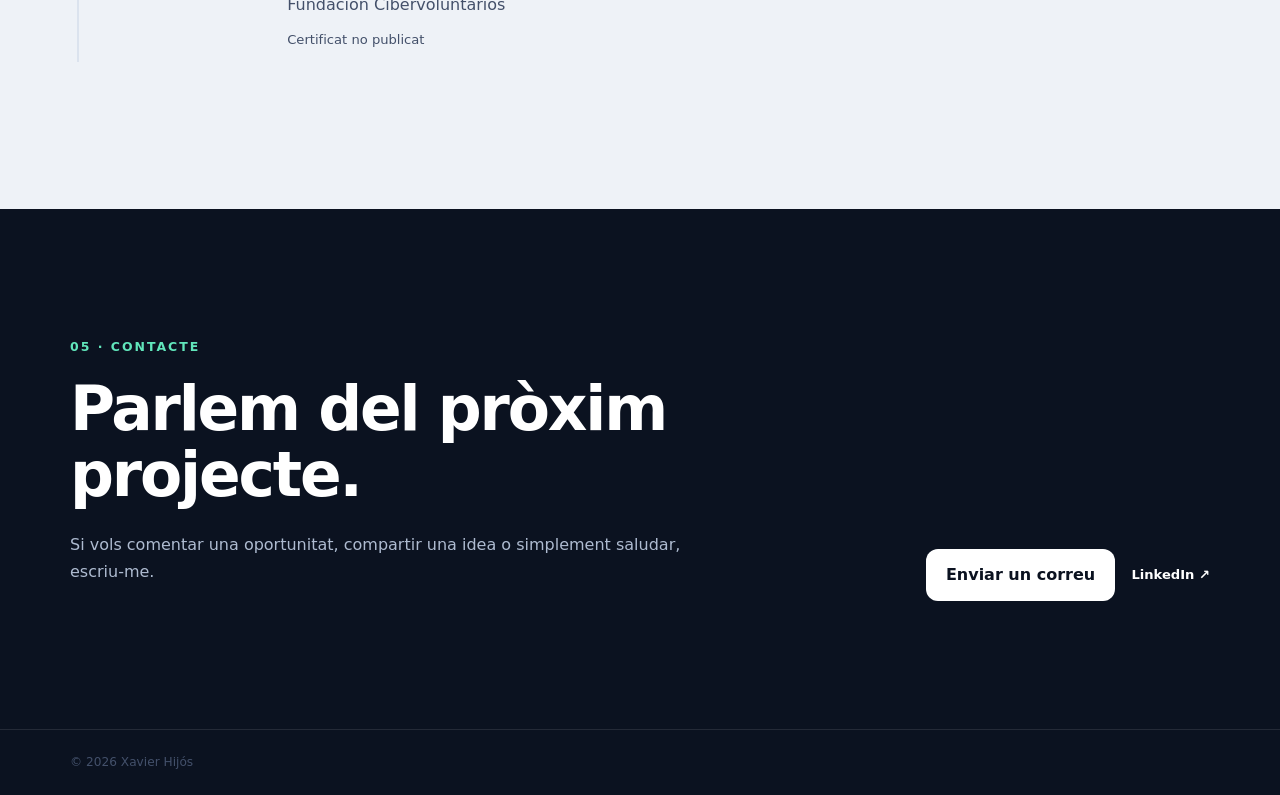
==== commit db44b688: "Actualitza la versio dels moduls publicats" ====
--- a/index.html
+++ b/index.html
@@ -9,7 +9,7 @@
   <link rel="stylesheet" href="assets/css/base.css">
   <link rel="stylesheet" href="assets/css/components.css">
   <link rel="stylesheet" href="assets/css/responsive.css">
-  <script type="module" src="assets/js/main.js"></script>
+  <script type="module" src="assets/js/main.js?v=51508fb"></script>
 </head>
 <body>
   <a class="skip-link" href="#contingut">Anar al contingut principal</a>
